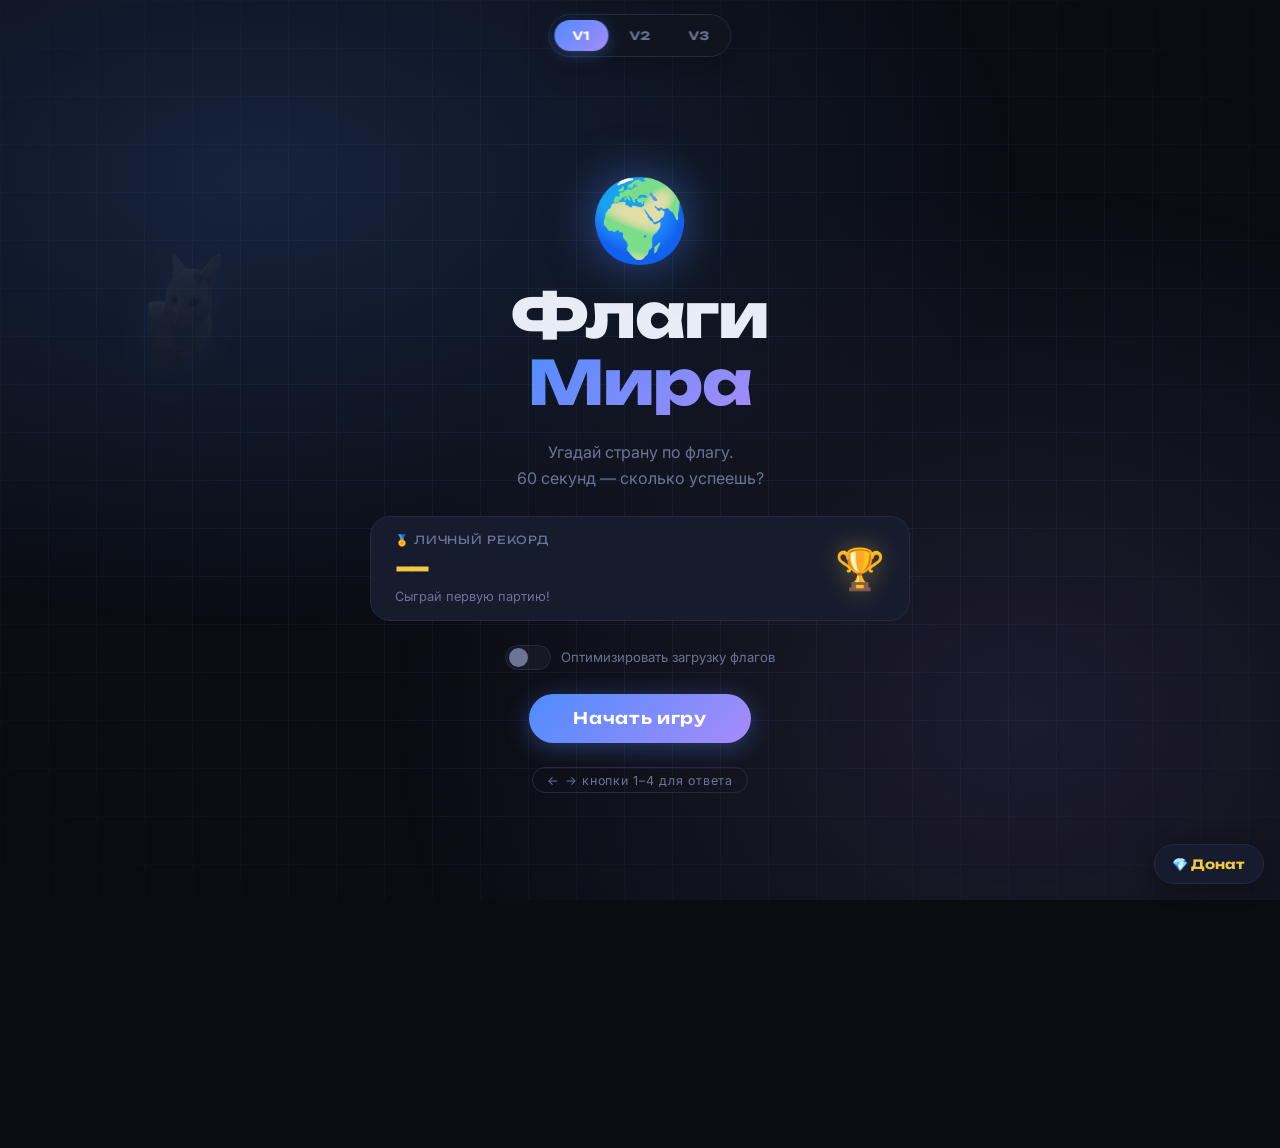
==== index.html @ c6115b6c "Add files via upload" ====
<!DOCTYPE html>
<html lang="ru">
<head>
<meta charset="UTF-8">
<meta name="viewport" content="width=device-width, initial-scale=1.0">
<title>Флаги Мира — Угадай Страну | Игра в флаги, угадывание стран</title>
<meta name="theme-color" content="#161b2e">
<link rel="manifest" href="manifest.json">
<meta name="description" content="Бесплатная онлайн-игра в флаги: угадывание стран мира на время. 190+ флагов, проверь себя за 60 секунд и кинь вызов другу!">
<meta name="keywords" content="игра в флаги, угадывание стран, флаги мира, угадай флаг, викторина флаги, quiz флаги стран">
<link rel="canonical" href="https://ithemaybe.github.io/quiz-game-of-country/">
<link rel="icon" type="image/x-icon" href="favicon.ico">
<link rel="shortcut icon" type="image/x-icon" href="favicon.ico">
<meta property="og:type" content="website">
<meta property="og:url" content="https://ithemaybe.github.io/quiz-game-of-country/">
<meta property="og:title" content="Флаги Мира 🌍 — Угадай Страну">
<meta property="og:description" content="60 секунд — сколько флагов угадаешь? 190+ стран мира. Сыграй и кинь вызов другу!">
<meta property="og:image" content="https://ithemaybe.github.io/quiz-game-of-country/Preview.png">
<meta property="og:image:width" content="1200">
<meta property="og:image:height" content="630">
<meta property="og:locale" content="ru_RU">
<meta name="twitter:card" content="summary_large_image">
<meta name="twitter:title" content="Флаги Мира 🌍 — Угадай Страну">
<meta name="twitter:description" content="60 секунд — сколько флагов угадаешь? 190+ стран мира.">
<meta name="twitter:image" content="https://ithemaybe.github.io/quiz-game-of-country/Preview.png">
<link rel="preconnect" href="https://fonts.googleapis.com">
<link rel="preconnect" href="https://fonts.gstatic.com" crossorigin>
<link rel="stylesheet" href="style.css?v=4">
<link rel="stylesheet" href="donate-widget.css">
<link rel="preload" as="style" href="https://fonts.googleapis.com/css2?family=Unbounded:wght@400;600;800&family=Inter:wght@400;500&display=swap">
<link rel="stylesheet" href="https://fonts.googleapis.com/css2?family=Unbounded:wght@400;600;800&family=Inter:wght@400;500&display=swap" media="print" onload="this.media='all'">
<noscript><link rel="stylesheet" href="https://fonts.googleapis.com/css2?family=Unbounded:wght@400;600;800&family=Inter:wght@400;500&display=swap"></noscript>
<style>
  .record-card {
    width: 100%;
    background: var(--card, #161b2e);
    border: 1px solid var(--border, #232a42);
    border-radius: 20px;
    padding: 1rem 1.5rem;
    display: flex;
    align-items: center;
    justify-content: space-between;
    gap: 1rem;
  }
  .record-left { display: flex; flex-direction: column; gap: .2rem; }
  .record-label {
    font-size: .7rem; letter-spacing: .08em;
    color: var(--muted, #6b7494);
    text-transform: uppercase;
    font-family: 'Unbounded', sans-serif;
  }
  .record-value {
    font-family: 'Unbounded', sans-serif;
    font-size: 1.8rem; font-weight: 800;
    color: #f5c842;
  }
  .record-sub { font-size: .8rem; color: var(--muted, #6b7494); }
  .record-icon { font-size: 2.5rem; filter: drop-shadow(0 0 12px rgba(245,200,66,.4)); }

  .new-record-banner {
    align-items: center; justify-content: center; gap: .5rem;
    background: linear-gradient(135deg, rgba(245,200,66,.15), rgba(245,200,66,.05));
    border: 1px solid rgba(245,200,66,.35);
    border-radius: 16px; padding: .75rem 1.2rem;
    font-family: 'Unbounded', sans-serif;
    font-size: .85rem; font-weight: 700;
    color: #f5c842;
    width: 100%;
  }
</style>
<script type="application/ld+json">
{
  "@context": "https://schema.org",
  "@type": "VideoGame",
  "name": "Флаги Мира — Угадай Страну",
  "description": "Онлайн-игра на угадывание стран по флагу. 190+ флагов мира, режим на время.",
  "url": "https://ithemaybe.github.io/quiz-game-of-country/",
  "image": "https://ithemaybe.github.io/quiz-game-of-country/Preview.png",
  "genre": "Викторина",
  "applicationCategory": "Game",
  "operatingSystem": "Any",
  "inLanguage": "ru",
  "offers": {
    "@type": "Offer",
    "price": "0",
    "priceCurrency": "RUB"
  }
}
</script>
</head>
<body>

<img id="swimming-cat" src="" alt="">
<div class="bg-grid"></div>
<div class="bg-glow"></div>
<nav class="mode-pills" aria-label="Режим игры">
  <a href="index.html" class="active" aria-current="page">V1</a>
  <a href="v2.html">V2</a>
  <a href="v3.html">V3</a>
</nav>


<div class="wrapper">

  
  <div id="start-screen" class="screen active">
    <div class="hero-icon">🌍</div>
    <h1 class="hero-title">Флаги<br><span>Мира</span></h1>
    <p class="hero-sub">Угадай страну по флагу.<br>60 секунд — сколько успеешь?</p>

    
    <div class="record-card" id="record-card">
      <div class="record-left">
        <div class="record-label">🏅 Личный рекорд</div>
        <div class="record-value" id="record-count">—</div>
        <div class="record-sub"  id="record-sub">Сыграй первую партию!</div>
      </div>
      <div class="record-icon">🏆</div>
    </div>

    <label class="optimize-toggle">
      <input type="checkbox" id="optimize-flags-v1">
      <span class="toggle-ui" aria-hidden="true"></span>
      <span>Оптимизировать загрузку флагов</span>
    </label>

    <button class="btn-start" id="btn-start">Начать игру</button>
    <div class="hero-hint">← → кнопки 1–4 для ответа</div>
  </div>

  
  <div id="game-screen" class="screen">
    <div class="game-header">
      <div class="stat-box">
        <span class="stat-label">Верно</span>
        <span class="stat-val correct-count" id="score-correct">0</span>
      </div>
      <div class="timer-ring" id="timer-ring">
        <svg viewBox="0 0 120 120">
          <circle class="ring-bg" cx="60" cy="60" r="50"/>
          <circle class="ring-fill" id="ring-fill" cx="60" cy="60" r="50"
            stroke-dasharray="314" stroke-dashoffset="0"/>
        </svg>
        <span id="timer-text">60</span>
      </div>
      <div class="stat-box">
        <span class="stat-label">Ошибок</span>
        <span class="stat-val wrong-count" id="score-wrong">0</span>
      </div>
    </div>

    <div class="flag-stage" id="flag-stage">
      <img class="flag-img" id="flag-img" src="" alt="" draggable="false">
      <div class="flag-emoji" id="flag-emoji" aria-hidden="true"></div>
      <div class="flag-shine"></div>
    </div>

    <div class="options-grid" id="options-grid">
      <button class="opt-btn" data-idx="0"><span class="key-hint">1</span><span class="opt-text"></span></button>
      <button class="opt-btn" data-idx="1"><span class="key-hint">2</span><span class="opt-text"></span></button>
      <button class="opt-btn" data-idx="2"><span class="key-hint">3</span><span class="opt-text"></span></button>
      <button class="opt-btn" data-idx="3"><span class="key-hint">4</span><span class="opt-text"></span></button>
    </div>

    <div class="feedback" id="feedback"></div>
  </div>

  
  <div id="result-screen" class="screen">
    <div class="result-trophy" id="result-trophy">🏆</div>
    <h2 class="result-title">Игра окончена!</h2>

    
    <div class="new-record-banner" id="new-record-banner" style="display:none;">
      🎉 Новый личный рекорд!
    </div>

    <div class="result-stats">
      <div class="rs-box rs-correct">
        <div class="rs-num" id="res-correct">0</div>
        <div class="rs-label">Угадано</div>
      </div>
      <div class="rs-divider">|</div>
      <div class="rs-box rs-wrong">
        <div class="rs-num" id="res-wrong">0</div>
        <div class="rs-label">Ошибок</div>
      </div>
      <div class="rs-divider">|</div>
      <div class="rs-box rs-total">
        <div class="rs-num" id="res-total">0</div>
        <div class="rs-label">Всего</div>
      </div>
    </div>

    <div class="result-pct">
      <div class="pct-bar"><div class="pct-fill" id="pct-fill"></div></div>
      <div class="pct-text" id="pct-text">0% правильных</div>
    </div>

    
    <div class="share-box">
      <span class="share-label">Ссылка на результат:</span>
      <div class="share-row">
        <input class="share-input" id="share-url" readonly>
        <button class="copy-btn" id="copy-btn" title="Скопировать">
          <svg viewBox="0 0 24 24" fill="none" stroke="currentColor" stroke-width="2">
            <rect x="9" y="9" width="13" height="13" rx="2"/>
            <path d="M5 15H4a2 2 0 0 1-2-2V4a2 2 0 0 1 2-2h9a2 2 0 0 1 2 2v1"/>
          </svg>
        </button>
      </div>
    </div>

    <button class="btn-start" id="btn-again">Играть снова</button>
  </div>

</div>

<section class="seo-text" aria-label="О игре" style="max-width:640px;margin:40px auto 0;padding:0 20px 40px;color:var(--text-dim,#8a90a8);font-size:14px;line-height:1.6;text-align:center;">
  <h2 style="font-size:16px;color:var(--text,#e8eaf5);margin-bottom:8px;">Игра в флаги — угадывание стран мира онлайн</h2>
  <p>
    Флаги Мира — это бесплатная <strong>игра в флаги</strong> для проверки знаний по географии.
    Твоя задача — <strong>угадывание стран</strong> по изображению флага за ограниченное время.
    В базе более 190 флагов государств мира: от популярных до самых редких.
    Есть три режима: <a href="index.html">игра на скорость (60 секунд)</a>,
    <a href="v2.html">напиши как можно больше стран мира</a> и
    <a href="v3.html">угадывание флагов без таймера</a>.
    Подходит для школьников, студентов и всех, кто любит викторины и хочет улучшить знание карты мира.
  </p>
</section>

<script src="game.js?v=4" defer></script>
<script src="swimming-cat.js" defer></script>

<script>
document.addEventListener('DOMContentLoaded', function () {
  function renderRecord() {
    const rec = JSON.parse(localStorage.getItem('v1_record') || 'null');
    const countEl = document.getElementById('record-count');
    const subEl   = document.getElementById('record-sub');
    if (!countEl || !subEl) return;
    if (rec) {
      countEl.textContent = rec.correct + ' из ' + rec.total;
      subEl.textContent   = rec.pct + '% точность · ' + (rec.date || '');
    } else {
      countEl.textContent = '—';
      subEl.textContent   = 'Сыграй первую партию!';
    }
  }

  renderRecord();

  document.getElementById('btn-again')?.addEventListener('click', () => {
    setTimeout(renderRecord, 50);
  });
});
</script>

<script src="mode-switcher.js?v=1" defer></script>
<script src="donate-widget.js" defer></script>
</body>
</html>
---- style.css ----
:root {
  --bg:       #0a0c12;
  --surface:  #111520;
  --card:     #161b2e;
  --border:   #232a42;
  --text:     #e8ecf7;
  --muted:    #6b7494;
  --accent:   #4f8cff;
  --accent2:  #a78bfa;
  --correct:  #22d3a3;
  --wrong:    #f4536a;
  --glow-a:   rgba(79,140,255,.18);
  --glow-b:   rgba(167,139,250,.12);
  --r:        16px;
  --r-lg:     24px;
  --transition: .22s cubic-bezier(.4,0,.2,1);
}

*, *::before, *::after { box-sizing: border-box; margin: 0; padding: 0; }

html, body {
  height: 100%;
  font-family: 'Inter', sans-serif;
  background: var(--bg);
  color: var(--text);
  overflow-x: hidden;
}

.bg-grid {
  position: fixed; inset: 0; z-index: 0;
  background-image:
    linear-gradient(var(--border) 1px, transparent 1px),
    linear-gradient(90deg, var(--border) 1px, transparent 1px);
  background-size: 48px 48px;
  opacity: .35;
  mask-image: radial-gradient(ellipse 80% 80% at 50% 50%, #000 30%, transparent 100%);
}

.bg-glow {
  position: fixed; inset: 0; z-index: 0; pointer-events: none;
  background:
    radial-gradient(ellipse 60% 50% at 20% 20%, var(--glow-a), transparent),
    radial-gradient(ellipse 50% 60% at 80% 80%, var(--glow-b), transparent);
}

.wrapper {
  position: relative; z-index: 1;
  min-height: 100dvh;
  display: flex; align-items: center; justify-content: center;
  padding: 1.5rem;
}

.screen {
  display: none; width: 100%; max-width: 540px;
  flex-direction: column; align-items: center; gap: 1.5rem;
  animation: fadeUp .4s ease both;
}
.screen.active { display: flex; }

@keyframes fadeUp {
  from { opacity: 0; transform: translateY(20px); }
  to   { opacity: 1; transform: translateY(0); }
}

.hero-icon {
  font-size: 5rem; line-height: 1;
  filter: drop-shadow(0 0 24px rgba(79,140,255,.5));
  animation: pulse 3s ease-in-out infinite;
}
@keyframes pulse {
  0%,100% { transform: scale(1); }
  50%      { transform: scale(1.06); }
}

.hero-title {
  font-family: 'Unbounded', sans-serif;
  font-size: clamp(2.4rem, 8vw, 3.8rem);
  font-weight: 800;
  line-height: 1.1;
  text-align: center;
  letter-spacing: -.02em;
}
.hero-title span {
  background: linear-gradient(135deg, var(--accent), var(--accent2));
  -webkit-background-clip: text; -webkit-text-fill-color: transparent;
  background-clip: text;
}

.hero-sub {
  color: var(--muted); text-align: center;
  font-size: 1rem; line-height: 1.6;
}

.hero-hint {
  color: var(--muted); font-size: .78rem; letter-spacing: .06em;
  border: 1px solid var(--border); border-radius: 100px;
  padding: .3rem .9rem;
}

.btn-start {
  font-family: 'Unbounded', sans-serif;
  font-size: 1rem; font-weight: 600;
  letter-spacing: .04em;
  padding: .9rem 2.8rem;
  border: none; border-radius: 100px; cursor: pointer;
  background: linear-gradient(135deg, var(--accent), var(--accent2));
  color: #fff;
  box-shadow: 0 4px 24px rgba(79,140,255,.35);
  transition: var(--transition);
  position: relative; overflow: hidden;
}
.btn-start::after {
  content: '';
  position: absolute; inset: 0;
  background: linear-gradient(135deg, rgba(255,255,255,.15), transparent);
  opacity: 0; transition: var(--transition);
}
.btn-start:hover { transform: translateY(-2px); box-shadow: 0 8px 32px rgba(79,140,255,.45); }
.btn-start:hover::after { opacity: 1; }
.btn-start:active { transform: translateY(0); }

.game-header {
  width: 100%;
  display: flex; align-items: center; justify-content: space-between;
  gap: 1rem;
}

.stat-box {
  display: flex; flex-direction: column; align-items: center;
  background: var(--card); border: 1px solid var(--border);
  border-radius: var(--r); padding: .7rem 1.4rem;
  min-width: 80px;
}
.stat-label { font-size: .7rem; letter-spacing: .08em; color: var(--muted); text-transform: uppercase; }
.stat-val {
  font-family: 'Unbounded', sans-serif;
  font-size: 1.6rem; font-weight: 700; line-height: 1.2;
}
.correct-count { color: var(--correct); }
.wrong-count   { color: var(--wrong); }

.timer-ring {
  position: relative;
  width: 90px; height: 90px;
  flex-shrink: 0;
}
.timer-ring svg { width: 100%; height: 100%; transform: rotate(-90deg); }
.ring-bg  { fill: none; stroke: var(--border); stroke-width: 8; }
.ring-fill {
  fill: none; stroke: url(#timerGrad); stroke-width: 8;
  stroke-linecap: round;
  transition: stroke-dashoffset .9s linear, stroke .3s;
}
#timer-text {
  position: absolute; inset: 0;
  display: flex; align-items: center; justify-content: center;
  font-family: 'Unbounded', sans-serif;
  font-size: 1.35rem; font-weight: 700;
}

.flag-stage {
  width: 220px; height: 160px;
  background: var(--card);
  border: 1px solid var(--border);
  border-radius: var(--r-lg);
  display: flex; align-items: center; justify-content: center;
  position: relative; overflow: hidden;
  box-shadow: 0 8px 40px rgba(0,0,0,.5);
}
.flag-img {
  width: 100%; height: 100%;
  object-fit: cover;
  border-radius: calc(var(--r-lg) - 1px);
  transition: transform .18s ease, opacity .18s ease;
  user-select: none;
  display: block;
}
.flag-stage.flip .flag-img { transform: scale(.1); opacity: 0; }
.flag-shine {
  position: absolute; inset: 0;
  background: linear-gradient(135deg, rgba(255,255,255,.06) 0%, transparent 50%);
  pointer-events: none;
}

.options-grid {
  width: 100%;
  display: grid; grid-template-columns: 1fr 1fr;
  gap: .75rem;
}

.opt-btn {
  position: relative;
  background: var(--card); border: 1.5px solid var(--border);
  border-radius: var(--r); padding: .9rem 1rem;
  color: var(--text);
  font-family: 'Inter', sans-serif; font-size: .95rem; font-weight: 500;
  cursor: pointer; text-align: left;
  display: flex; align-items: center; gap: .6rem;
  transition: var(--transition);
  overflow: hidden;
}
.opt-btn::before {
  content: '';
  position: absolute; inset: 0;
  background: linear-gradient(135deg, var(--accent), var(--accent2));
  opacity: 0; transition: var(--transition);
  border-radius: inherit;
}
.opt-btn:hover:not(:disabled) {
  border-color: var(--accent);
  transform: translateY(-2px);
  box-shadow: 0 4px 20px rgba(79,140,255,.2);
}
.opt-btn:hover:not(:disabled)::before { opacity: .07; }

.key-hint {
  position: relative; z-index: 1;
  display: inline-flex; align-items: center; justify-content: center;
  width: 22px; height: 22px; flex-shrink: 0;
  background: var(--border); border-radius: 6px;
  font-size: .72rem; color: var(--muted);
  font-family: 'Unbounded', sans-serif; font-weight: 600;
}
.opt-text { position: relative; z-index: 1; }

.opt-btn.correct {
  background: rgba(34,211,163,.12);
  border-color: var(--correct);
  color: var(--correct);
}
.opt-btn.correct .key-hint { background: var(--correct); color: #000; }

.opt-btn.wrong {
  background: rgba(244,83,106,.1);
  border-color: var(--wrong);
  color: var(--wrong);
}
.opt-btn.wrong .key-hint { background: var(--wrong); color: #fff; }

.opt-btn:disabled { cursor: default; }

.feedback {
  font-family: 'Unbounded', sans-serif;
  font-size: .85rem; font-weight: 600;
  min-height: 1.4rem; text-align: center;
  letter-spacing: .04em;
  transition: opacity .2s;
}
.feedback.correct-fb { color: var(--correct); }
.feedback.wrong-fb   { color: var(--wrong); }

.result-trophy {
  font-size: 5rem; line-height: 1;
  filter: drop-shadow(0 0 24px rgba(255,200,0,.4));
  animation: pulse 2s ease-in-out infinite;
}
.result-title {
  font-family: 'Unbounded', sans-serif;
  font-size: clamp(1.6rem,5vw,2.4rem);
  font-weight: 800;
  text-align: center;
}

.result-stats {
  display: flex; align-items: center; gap: 1rem;
}
.rs-box { text-align: center; }
.rs-num {
  font-family: 'Unbounded', sans-serif;
  font-size: 2.4rem; font-weight: 800; line-height: 1;
}
.rs-correct .rs-num { color: var(--correct); }
.rs-wrong   .rs-num { color: var(--wrong); }
.rs-total   .rs-num { color: var(--accent2); }
.rs-label { font-size: .7rem; color: var(--muted); text-transform: uppercase; letter-spacing: .08em; margin-top: .3rem; }
.rs-divider { color: var(--border); font-size: 1.5rem; }

.result-pct { width: 100%; }
.pct-bar {
  width: 100%; height: 10px;
  background: var(--border); border-radius: 100px;
  overflow: hidden;
}
.pct-fill {
  height: 100%;
  background: linear-gradient(90deg, var(--accent), var(--correct));
  border-radius: 100px;
  transition: width 1s cubic-bezier(.4,0,.2,1);
}
.pct-text {
  margin-top: .5rem;
  font-size: .85rem; color: var(--muted); text-align: right;
}

.share-box {
  width: 100%;
  background: var(--card); border: 1px solid var(--border);
  border-radius: var(--r); padding: 1rem;
  display: flex; flex-direction: column; gap: .5rem;
}
.share-label { font-size: .75rem; color: var(--muted); text-transform: uppercase; letter-spacing: .07em; }
.share-row { display: flex; gap: .5rem; }
.share-input {
  flex: 1; background: var(--surface); border: 1px solid var(--border);
  border-radius: 10px; padding: .55rem .9rem;
  color: var(--text); font-size: .85rem; font-family: 'Inter', sans-serif;
  outline: none;
}
.copy-btn {
  display: flex; align-items: center; justify-content: center;
  width: 40px; height: 40px; flex-shrink: 0;
  background: var(--surface); border: 1px solid var(--border);
  border-radius: 10px; cursor: pointer; color: var(--muted);
  transition: var(--transition);
}
.copy-btn svg { width: 16px; height: 16px; }
.copy-btn:hover { border-color: var(--accent); color: var(--accent); }
.copy-btn.copied { border-color: var(--correct); color: var(--correct); background: rgba(34,211,163,.1); }

.anim-in { animation: fadeUp .5s ease both; }

@media (max-width: 400px) {
  .hero-title { font-size: 2rem; }
  .flag-stage { width: 180px; height: 130px; }
  .options-grid { grid-template-columns: 1fr; }
}

.btn-v2-mode {
  position: absolute;
  top: 1.25rem; right: 1.25rem;
  display: inline-flex; align-items: center; gap: .35rem;
  text-decoration: none;
  background: var(--card);
  border: 1.5px solid var(--border);
  border-radius: 100px;
  padding: .4rem .85rem .4rem .5rem;
  color: var(--text);
  font-size: .78rem;
  transition: var(--transition);
  z-index: 10;
}
.btn-v2-mode:hover {
  border-color: var(--accent2);
  background: rgba(167,139,250,.08);
  color: var(--accent2);
  transform: translateY(-1px);
  box-shadow: 0 4px 16px rgba(167,139,250,.2);
}
.btn-v2-badge {
  background: linear-gradient(135deg, var(--accent), var(--accent2));
  color: #fff;
  font-family: 'Unbounded', sans-serif;
  font-size: .65rem; font-weight: 700;
  padding: .15rem .45rem;
  border-radius: 100px;
  letter-spacing: .05em;
}
.btn-v2-label {
  font-family: 'Unbounded', sans-serif;
  font-weight: 600; font-size: .72rem;
  letter-spacing: .03em;
}
.btn-v2-arrow { font-size: .8rem; opacity: .6; }

#start-screen { position: relative; }
.captcha-wrap {
  display: flex;
  justify-content: center;
  filter: drop-shadow(0 4px 16px rgba(79,140,255,.2));
}

.btn-start:disabled {
  opacity: .35;
  cursor: not-allowed;
  transform: none !important;
  box-shadow: none !important;
}
.btn-start:disabled::after { display: none; }

#swimming-cat {
  position: fixed;
  z-index: 0;
  pointer-events: none;
  width: 110px;
  height: auto;
  opacity: 0.18;
  filter: drop-shadow(0 4px 18px rgba(80,120,255,0.25));
  will-change: transform;
  border-radius: 50% 50% 50% 50% / 40% 40% 60% 60%;
}


.optimize-toggle {
  width: 100%;
  display: flex;
  align-items: center;
  justify-content: center;
  gap: .65rem;
  color: var(--muted);
  font-size: .82rem;
  cursor: pointer;
  user-select: none;
}
.optimize-toggle input { position: absolute; opacity: 0; pointer-events: none; }
.toggle-ui {
  width: 46px; height: 25px;
  border: 1px solid var(--border);
  border-radius: 999px;
  background: rgba(255,255,255,.04);
  position: relative;
  transition: var(--transition);
  flex: 0 0 auto;
}
.toggle-ui::after {
  content: '';
  position: absolute;
  width: 19px; height: 19px;
  left: 3px; top: 2px;
  border-radius: 50%;
  background: var(--muted);
  transition: var(--transition);
}
.optimize-toggle input:checked + .toggle-ui {
  border-color: rgba(34,211,163,.55);
  background: rgba(34,211,163,.16);
}
.optimize-toggle input:checked + .toggle-ui::after {
  transform: translateX(20px);
  background: var(--correct);
}
.flag-emoji {
  display: none;
  width: 68%;
  max-width: 260px;
  aspect-ratio: 3 / 2;
  align-items: center;
  justify-content: center;
  filter: drop-shadow(0 12px 24px rgba(0,0,0,.35));
  transition: transform .18s ease, opacity .18s ease;
}
.flag-emoji img {
  width: 100%;
  height: 100%;
  object-fit: contain;
}
.flag-stage.optimized .flag-img { display: none; }
.flag-stage.optimized .flag-emoji { display: flex; }
.flag-stage.flip .flag-emoji { transform: scale(.1); opacity: 0; }
@media (max-width: 520px) { .flag-emoji { width: 58%; } }


.mode-pills { position:fixed;z-index:20;top:max(14px,env(safe-area-inset-top));left:50%;transform:translateX(-50%);display:flex;gap:.3rem;padding:.3rem;background:rgba(17,21,32,.82);border:1px solid var(--border);border-radius:999px;backdrop-filter:blur(14px);box-shadow:0 8px 30px rgba(0,0,0,.25); }
.mode-pills a { min-width:54px;padding:.55rem .9rem;border-radius:999px;text-decoration:none;text-align:center;color:var(--muted);font:700 .72rem 'Unbounded',sans-serif;transition:var(--transition); }
.mode-pills a:hover { color:var(--text);background:rgba(255,255,255,.06); }
.mode-pills a.active { color:#fff;background:linear-gradient(135deg,var(--accent),var(--accent2));box-shadow:0 4px 16px rgba(79,140,255,.35); }
.wrapper { padding-top:6rem; }
@media(max-width:520px){.mode-pills a{min-width:48px;padding:.5rem .72rem}.wrapper{padding-top:5.5rem}}

.mode-pills { touch-action: pan-y; user-select: none; -webkit-user-select: none; }
.mode-pills a { -webkit-user-drag: none; }
.mode-pills.is-dragging { cursor: grabbing; }
.mode-pills.is-dragging a { pointer-events: none; }
.mode-pills a.drag-target {
  color: #fff;
  background: linear-gradient(135deg,var(--accent),var(--accent2));
  box-shadow: 0 4px 18px rgba(79,140,255,.45);
  transform: scale(1.04);
}
.mode-pills.is-dragging a.active:not(.drag-target) {
  color: var(--muted);
  background: transparent;
  box-shadow: none;
}
---- donate-widget.css ----
.ton-donate-btn {
  position: fixed;
  right: 1rem;
  bottom: 1rem;
  z-index: 1000;
  display: inline-flex;
  align-items: center;
  gap: .4rem;
  padding: .7rem 1.1rem;
  border-radius: 999px;
  border: 1px solid var(--border, #232a42);
  background: var(--card, #161b2e);
  color: #f5c842;
  font-family: 'Unbounded', sans-serif;
  font-size: .8rem;
  font-weight: 700;
  cursor: pointer;
  box-shadow: 0 4px 20px rgba(0, 0, 0, .35);
  transition: transform .15s ease, box-shadow .15s ease;
}

.ton-donate-btn:hover {
  transform: translateY(-2px);
  box-shadow: 0 6px 24px rgba(0, 0, 0, .45);
}

.ton-donate-panel {
  position: fixed;
  right: 1rem;
  bottom: 4.5rem;
  z-index: 1000;
  width: min(300px, calc(100vw - 2rem));
  background: var(--card, #161b2e);
  border: 1px solid var(--border, #232a42);
  border-radius: 16px;
  padding: 1rem;
  display: none;
  flex-direction: column;
  gap: .6rem;
  box-shadow: 0 8px 30px rgba(0, 0, 0, .4);
  font-family: 'Inter', sans-serif;
}

.ton-donate-panel.open {
  display: flex;
}

.ton-donate-panel p {
  margin: 0;
  font-size: .8rem;
  line-height: 1.4;
  color: var(--muted, #6b7494);
}

.ton-donate-row {
  display: flex;
  gap: .5rem;
}

.ton-donate-input {
  flex: 1;
  min-width: 0;
  background: #0d1120;
  border: 1px solid var(--border, #232a42);
  border-radius: 10px;
  padding: .5rem .6rem;
  color: #e8ecf7;
  font-size: .72rem;
  font-family: 'SFMono-Regular', Consolas, monospace;
}

.ton-donate-copy,
.ton-donate-open {
  border: 1px solid var(--border, #232a42);
  background: transparent;
  color: #e8ecf7;
  border-radius: 10px;
  padding: .5rem .7rem;
  font-size: .78rem;
  cursor: pointer;
  text-decoration: none;
  text-align: center;
  font-family: 'Inter', sans-serif;
  white-space: nowrap;
}

.ton-donate-open {
  display: block;
  background: linear-gradient(135deg, #4f8cff, #a78bfa);
  border: none;
  color: #0b0e1a;
  font-weight: 700;
}

.ton-donate-copy.copied {
  background: #2ecc71;
  color: #08110b;
  border-color: #2ecc71;
}

.ton-donate-close {
  align-self: flex-end;
  background: none;
  border: none;
  color: var(--muted, #6b7494);
  cursor: pointer;
  font-size: .95rem;
  line-height: 1;
  padding: 0;
}

@media (max-width: 480px) {
  .ton-donate-btn {
    right: .75rem;
    bottom: .75rem;
    padding: .6rem .9rem;
    font-size: .75rem;
  }
  .ton-donate-panel {
    right: .75rem;
    bottom: 4rem;
  }
}
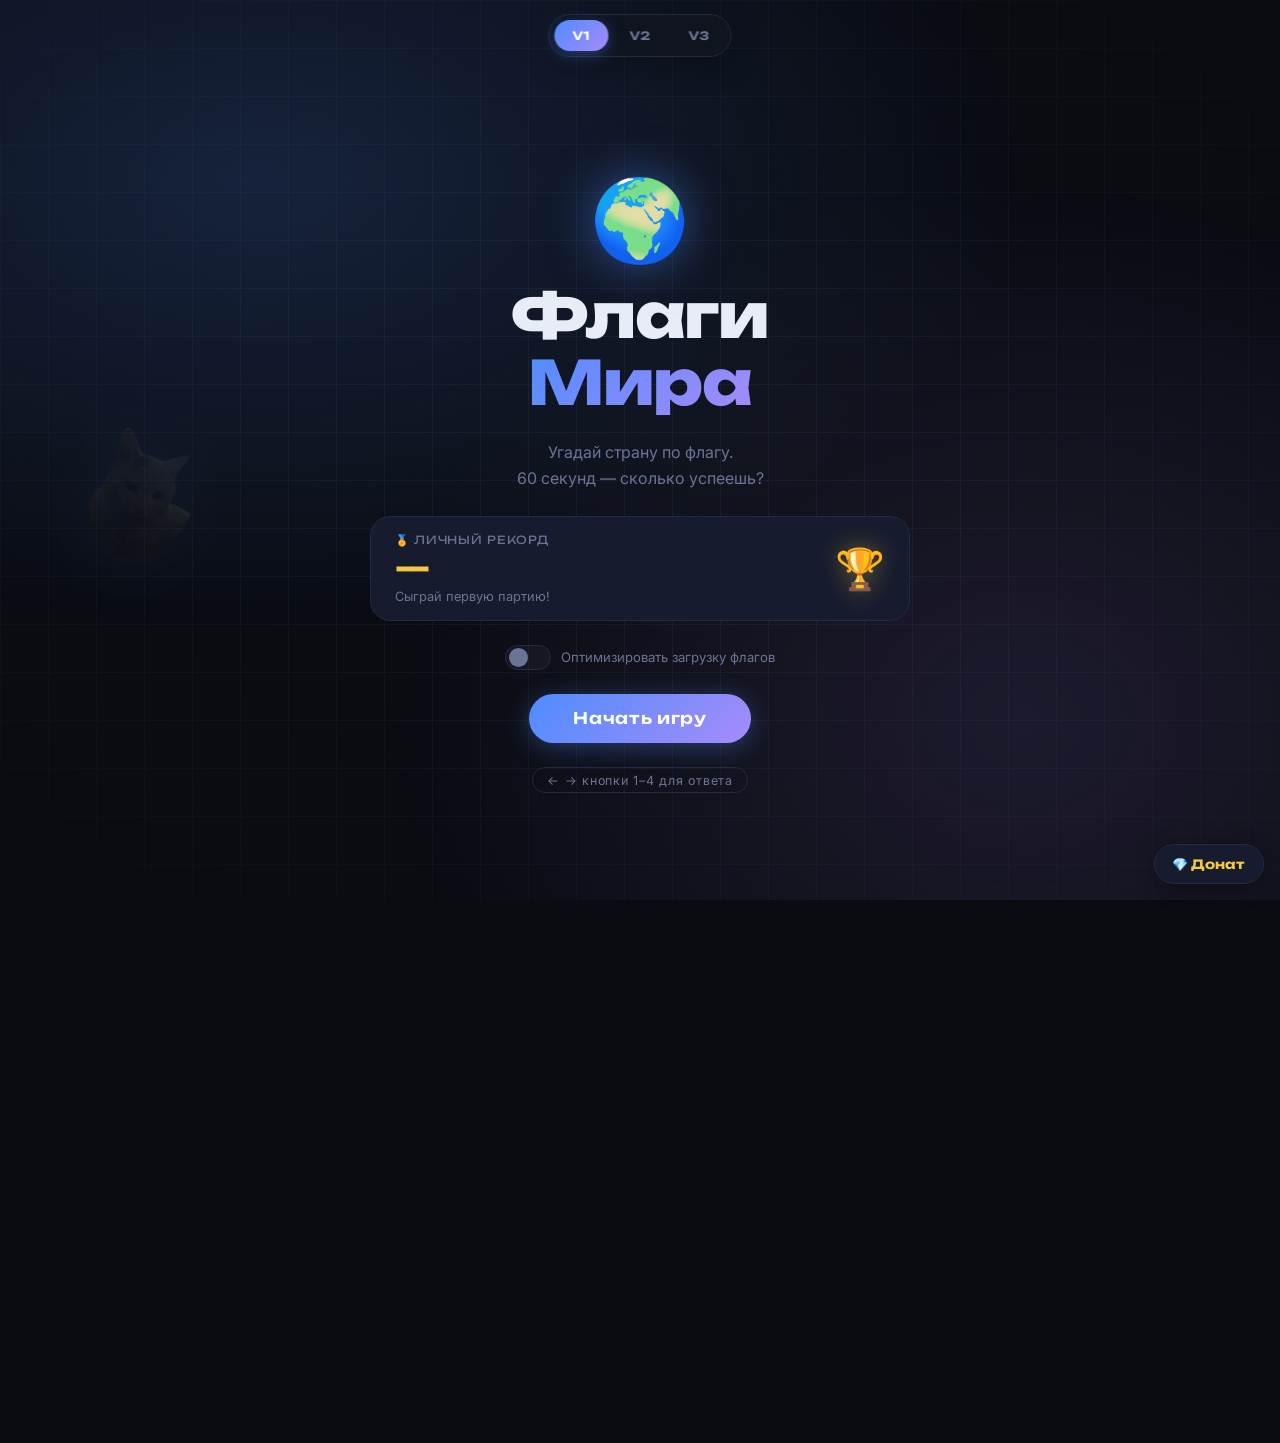
==== commit 050b8da1: "Add files via upload" ====
--- a/index.html
+++ b/index.html
@@ -229,6 +229,69 @@
   </p>
 </section>
 
+<section class="faq-section" aria-label="Часто задаваемые вопросы" style="max-width:560px;margin:0 auto 40px;padding:0 20px;">
+  <h2 style="color:var(--text,#e8ecf7);font-size:18px;font-weight:600;margin:0 0 16px;text-align:center;">Часто задаваемые вопросы</h2>
+  <div class="faq-list" style="display:flex;flex-direction:column;gap:10px;">
+    <details class="faq-item" style="background:var(--card,#161b2e);border:1px solid var(--border,#232a42);border-radius:12px;padding:14px 16px;">
+      <summary style="cursor:pointer;color:var(--text,#e8ecf7);font-size:14px;font-weight:500;">Сколько флагов в игре?</summary>
+      <p style="color:var(--muted,#6b7494);font-size:13px;line-height:1.5;margin:10px 0 0;">В базе более 190 флагов государств мира — от популярных до самых редких.</p>
+    </details>
+    <details class="faq-item" style="background:var(--card,#161b2e);border:1px solid var(--border,#232a42);border-radius:12px;padding:14px 16px;">
+      <summary style="cursor:pointer;color:var(--text,#e8ecf7);font-size:14px;font-weight:500;">Игра бесплатна?</summary>
+      <p style="color:var(--muted,#6b7494);font-size:13px;line-height:1.5;margin:10px 0 0;">Да, играть можно бесплатно, без регистрации и скачивания.</p>
+    </details>
+    <details class="faq-item" style="background:var(--card,#161b2e);border:1px solid var(--border,#232a42);border-radius:12px;padding:14px 16px;">
+      <summary style="cursor:pointer;color:var(--text,#e8ecf7);font-size:14px;font-weight:500;">Сколько режимов в игре?</summary>
+      <p style="color:var(--muted,#6b7494);font-size:13px;line-height:1.5;margin:10px 0 0;">В игре 3 режима: <strong>V1</strong> — угадай страну по флагу на скорость за 60 секунд, <strong>V2</strong> — напиши как можно больше названий стран мира за 10 минут, <strong>V3</strong> — угадывание флагов без ограничения по времени, в своём темпе.</p>
+    </details>
+    <details class="faq-item" style="background:var(--card,#161b2e);border:1px solid var(--border,#232a42);border-radius:12px;padding:14px 16px;">
+      <summary style="cursor:pointer;color:var(--text,#e8ecf7);font-size:14px;font-weight:500;">На каких устройствах можно играть?</summary>
+      <p style="color:var(--muted,#6b7494);font-size:13px;line-height:1.5;margin:10px 0 0;">Игра работает в браузере на телефоне, планшете и компьютере.</p>
+    </details>
+  </div>
+</section>
+
+<script type="application/ld+json">
+{
+  "@context": "https://schema.org",
+  "@type": "FAQPage",
+  "mainEntity": [
+    {
+      "@type": "Question",
+      "name": "Сколько флагов в игре?",
+      "acceptedAnswer": {
+        "@type": "Answer",
+        "text": "В базе более 190 флагов государств мира — от популярных до самых редких."
+      }
+    },
+    {
+      "@type": "Question",
+      "name": "Игра бесплатна?",
+      "acceptedAnswer": {
+        "@type": "Answer",
+        "text": "Да, играть можно бесплатно, без регистрации и скачивания."
+      }
+    },
+    {
+      "@type": "Question",
+      "name": "Сколько режимов в игре?",
+      "acceptedAnswer": {
+        "@type": "Answer",
+        "text": "В игре 3 режима: V1 — угадай страну по флагу на скорость за 60 секунд, V2 — напиши как можно больше названий стран мира за 10 минут, V3 — угадывание флагов без ограничения по времени, в своём темпе."
+      }
+    },
+    {
+      "@type": "Question",
+      "name": "На каких устройствах можно играть?",
+      "acceptedAnswer": {
+        "@type": "Answer",
+        "text": "Игра работает в браузере на телефоне, планшете и компьютере."
+      }
+    }
+  ]
+}
+</script>
+
 <script src="game.js?v=4" defer></script>
 <script src="swimming-cat.js" defer></script>
 
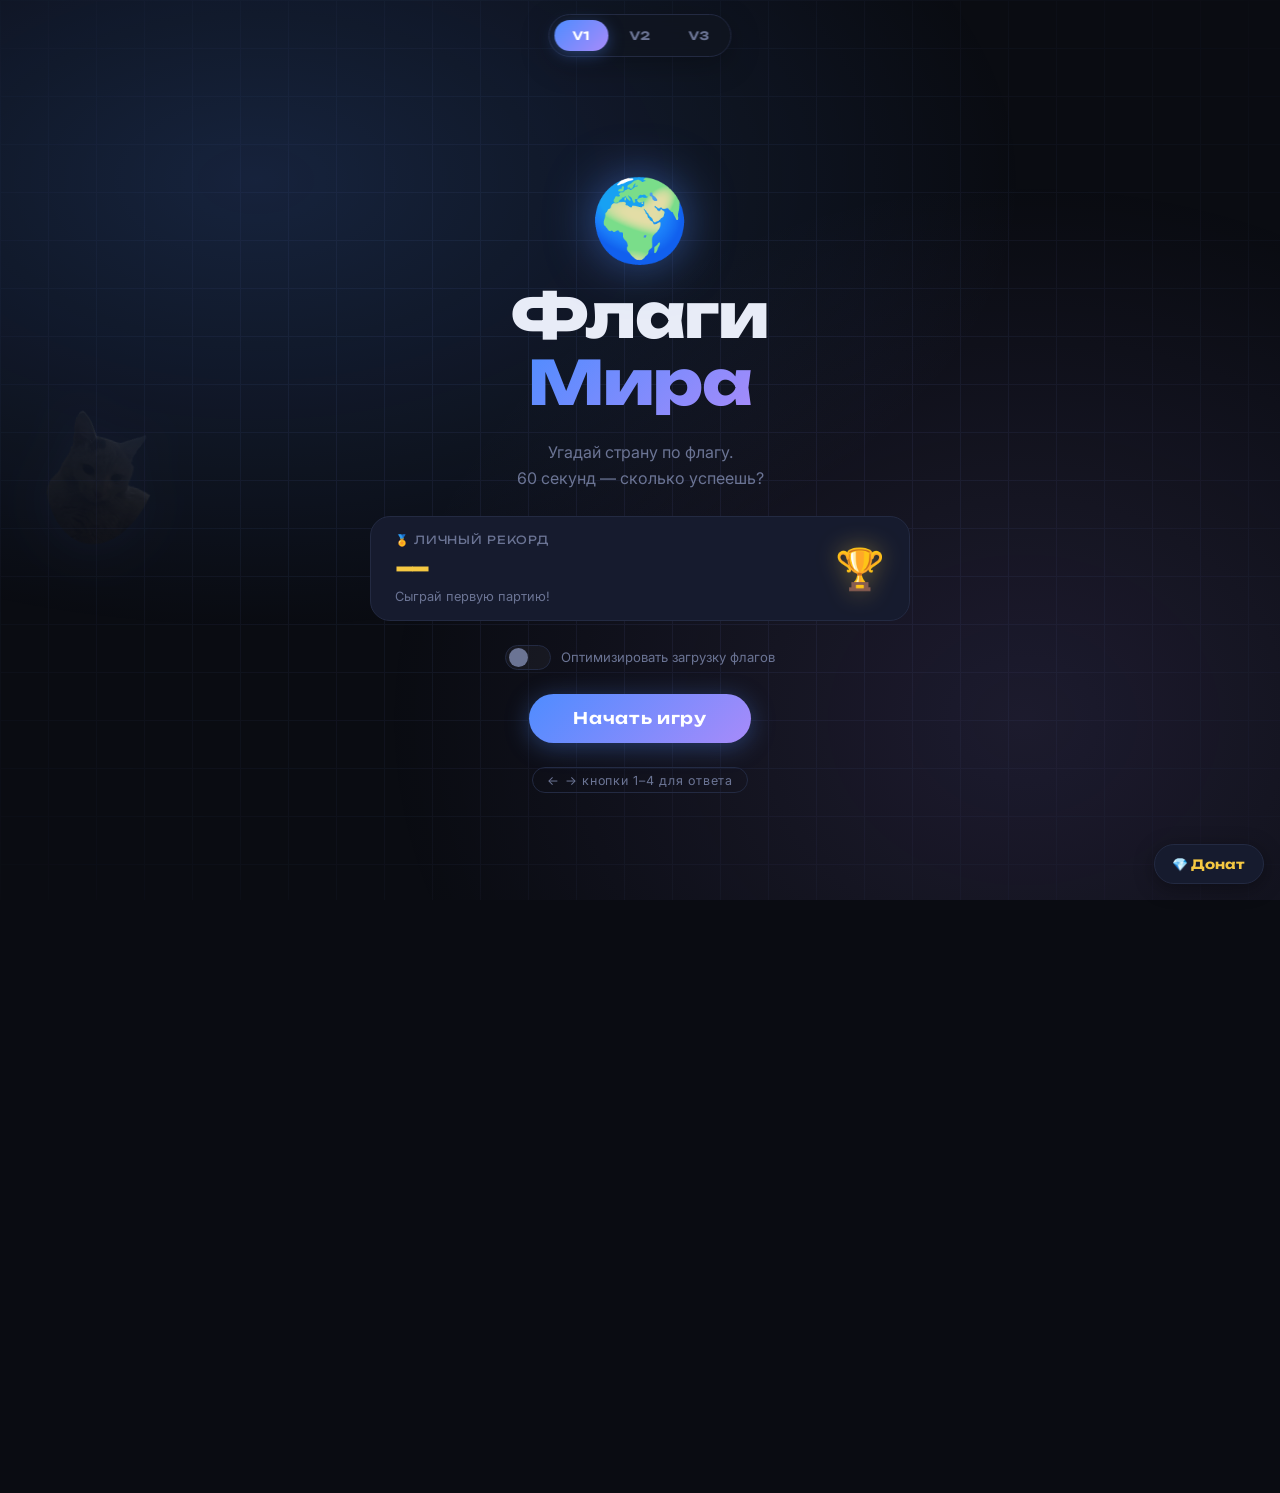
==== commit ac1e793f: "upload" ====
--- a/index.html
+++ b/index.html
@@ -216,8 +216,111 @@
 
 </div>
 
-<section class="seo-text" aria-label="О игре" style="max-width:640px;margin:40px auto 0;padding:0 20px 40px;color:var(--text-dim,#8a90a8);font-size:14px;line-height:1.6;text-align:center;">
-  <h2 style="font-size:16px;color:var(--text,#e8eaf5);margin-bottom:8px;">Игра в флаги — угадывание стран мира онлайн</h2>
+<style>
+  .seo-text {
+    max-width: 640px;
+    margin: 48px auto 0;
+    padding: 0 20px 40px;
+  }
+  .seo-text h2 {
+    font-family: 'Unbounded', sans-serif;
+    font-size: 18px;
+    font-weight: 600;
+    color: var(--text, #e8ecf7);
+    margin: 0 0 12px;
+    text-align: center;
+  }
+  .seo-text p {
+    color: var(--muted, #6b7494);
+    font-size: 14px;
+    line-height: 1.7;
+    text-align: center;
+  }
+  .seo-text a {
+    color: var(--accent, #4f8cff);
+    text-decoration: none;
+    border-bottom: 1px solid rgba(79,140,255,.35);
+    transition: border-color .2s;
+  }
+  .seo-text a:hover {
+    border-color: var(--accent, #4f8cff);
+  }
+  .seo-text strong {
+    color: var(--text, #e8ecf7);
+    font-weight: 600;
+  }
+
+  .faq-section {
+    max-width: 560px;
+    margin: 0 auto 48px;
+    padding: 0 20px;
+  }
+  .faq-section h2 {
+    font-family: 'Unbounded', sans-serif;
+    color: var(--text, #e8ecf7);
+    font-size: 18px;
+    font-weight: 600;
+    margin: 0 0 16px;
+    text-align: center;
+  }
+  .faq-list {
+    display: flex;
+    flex-direction: column;
+    gap: 10px;
+  }
+  .faq-item {
+    background: var(--card, #161b2e);
+    border: 1px solid var(--border, #232a42);
+    border-radius: 14px;
+    overflow: hidden;
+    transition: border-color .2s;
+  }
+  .faq-item:hover {
+    border-color: var(--accent, #4f8cff);
+  }
+  .faq-item summary {
+    cursor: pointer;
+    color: var(--text, #e8ecf7);
+    font-size: 14.5px;
+    font-weight: 500;
+    padding: 15px 18px;
+    display: flex;
+    align-items: center;
+    justify-content: space-between;
+    list-style: none;
+  }
+  .faq-item summary::-webkit-details-marker {
+    display: none;
+  }
+  .faq-item summary::after {
+    content: '+';
+    color: var(--accent, #4f8cff);
+    font-size: 18px;
+    font-weight: 400;
+    margin-left: 12px;
+    flex-shrink: 0;
+    transition: transform .2s;
+  }
+  .faq-item[open] summary::after {
+    transform: rotate(45deg);
+  }
+  .faq-item[open] summary {
+    border-bottom: 1px solid var(--border, #232a42);
+  }
+  .faq-item p {
+    color: var(--muted, #6b7494);
+    font-size: 13.5px;
+    line-height: 1.6;
+    padding: 14px 18px;
+    margin: 0;
+  }
+  .faq-item strong {
+    color: var(--text, #e8ecf7);
+  }
+</style>
+
+<section class="seo-text" aria-label="О игре">
+  <h2>Игра в флаги — угадывание стран мира онлайн</h2>
   <p>
     Флаги Мира — это бесплатная <strong>игра в флаги</strong> для проверки знаний по географии.
     Твоя задача — <strong>угадывание стран</strong> по изображению флага за ограниченное время.
@@ -229,24 +332,24 @@
   </p>
 </section>
 
-<section class="faq-section" aria-label="Часто задаваемые вопросы" style="max-width:560px;margin:0 auto 40px;padding:0 20px;">
-  <h2 style="color:var(--text,#e8ecf7);font-size:18px;font-weight:600;margin:0 0 16px;text-align:center;">Часто задаваемые вопросы</h2>
-  <div class="faq-list" style="display:flex;flex-direction:column;gap:10px;">
-    <details class="faq-item" style="background:var(--card,#161b2e);border:1px solid var(--border,#232a42);border-radius:12px;padding:14px 16px;">
-      <summary style="cursor:pointer;color:var(--text,#e8ecf7);font-size:14px;font-weight:500;">Сколько флагов в игре?</summary>
-      <p style="color:var(--muted,#6b7494);font-size:13px;line-height:1.5;margin:10px 0 0;">В базе более 190 флагов государств мира — от популярных до самых редких.</p>
+<section class="faq-section" aria-label="Часто задаваемые вопросы">
+  <h2>Часто задаваемые вопросы</h2>
+  <div class="faq-list">
+    <details class="faq-item">
+      <summary>Сколько флагов в игре?</summary>
+      <p>В базе более 190 флагов государств мира — от популярных до самых редких.</p>
     </details>
-    <details class="faq-item" style="background:var(--card,#161b2e);border:1px solid var(--border,#232a42);border-radius:12px;padding:14px 16px;">
-      <summary style="cursor:pointer;color:var(--text,#e8ecf7);font-size:14px;font-weight:500;">Игра бесплатна?</summary>
-      <p style="color:var(--muted,#6b7494);font-size:13px;line-height:1.5;margin:10px 0 0;">Да, играть можно бесплатно, без регистрации и скачивания.</p>
+    <details class="faq-item">
+      <summary>Игра бесплатна?</summary>
+      <p>Да, играть можно бесплатно, без регистрации и скачивания.</p>
     </details>
-    <details class="faq-item" style="background:var(--card,#161b2e);border:1px solid var(--border,#232a42);border-radius:12px;padding:14px 16px;">
-      <summary style="cursor:pointer;color:var(--text,#e8ecf7);font-size:14px;font-weight:500;">Сколько режимов в игре?</summary>
-      <p style="color:var(--muted,#6b7494);font-size:13px;line-height:1.5;margin:10px 0 0;">В игре 3 режима: <strong>V1</strong> — угадай страну по флагу на скорость за 60 секунд, <strong>V2</strong> — напиши как можно больше названий стран мира за 10 минут, <strong>V3</strong> — угадывание флагов без ограничения по времени, в своём темпе.</p>
+    <details class="faq-item">
+      <summary>Сколько режимов в игре?</summary>
+      <p>В игре 3 режима: <strong>V1</strong> — угадай страну по флагу на скорость за 60 секунд, <strong>V2</strong> — напиши как можно больше названий стран мира за 10 минут, <strong>V3</strong> — угадывание флагов без ограничения по времени, в своём темпе.</p>
     </details>
-    <details class="faq-item" style="background:var(--card,#161b2e);border:1px solid var(--border,#232a42);border-radius:12px;padding:14px 16px;">
-      <summary style="cursor:pointer;color:var(--text,#e8ecf7);font-size:14px;font-weight:500;">На каких устройствах можно играть?</summary>
-      <p style="color:var(--muted,#6b7494);font-size:13px;line-height:1.5;margin:10px 0 0;">Игра работает в браузере на телефоне, планшете и компьютере.</p>
+    <details class="faq-item">
+      <summary>На каких устройствах можно играть?</summary>
+      <p>Игра работает в браузере на телефоне, планшете и компьютере.</p>
     </details>
   </div>
 </section>
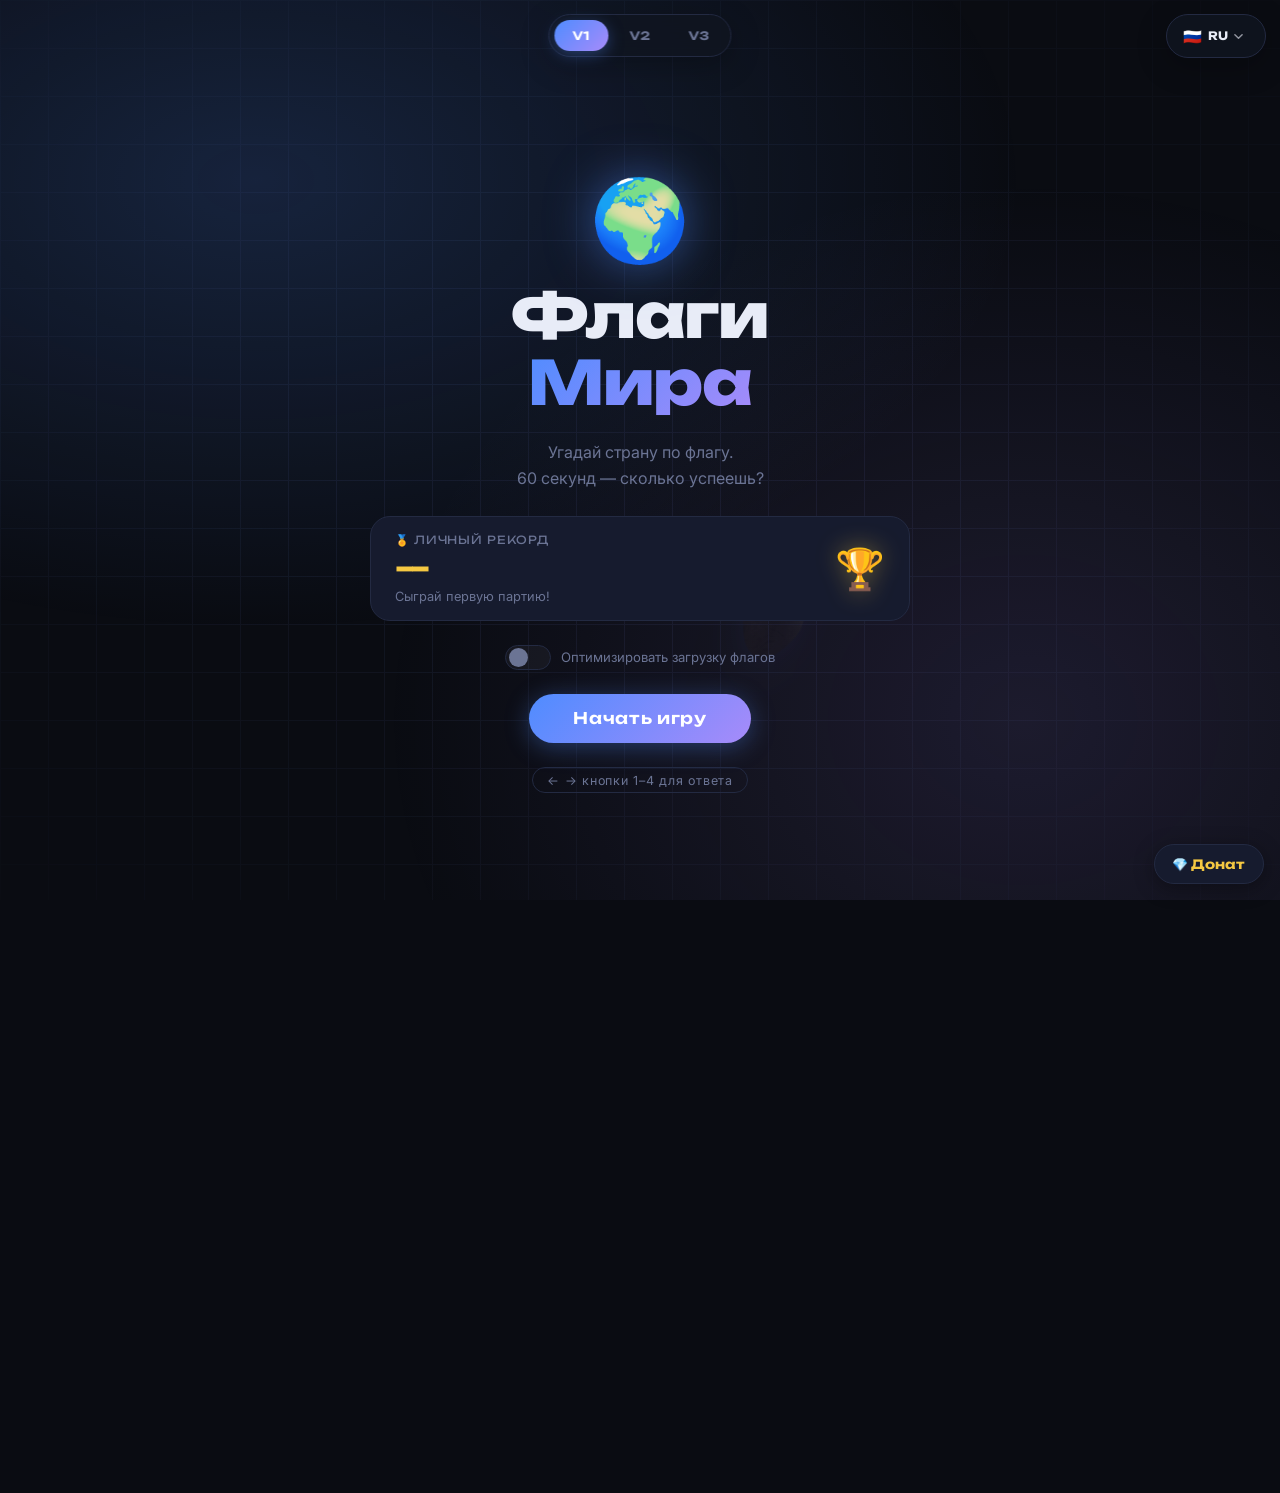
==== commit 66279e0e: "update" ====
--- a/index.html
+++ b/index.html
@@ -15,18 +15,19 @@
 <meta property="og:url" content="https://ithemaybe.github.io/quiz-game-of-country/">
 <meta property="og:title" content="Флаги Мира 🌍 — Угадай Страну">
 <meta property="og:description" content="60 секунд — сколько флагов угадаешь? 190+ стран мира. Сыграй и кинь вызов другу!">
-<meta property="og:image" content="https://ithemaybe.github.io/quiz-game-of-country/Preview.png">
+<meta property="og:image" content="https://ithemaybe.github.io/quiz-game-of-country/Preview.jpg">
 <meta property="og:image:width" content="1200">
 <meta property="og:image:height" content="630">
 <meta property="og:locale" content="ru_RU">
 <meta name="twitter:card" content="summary_large_image">
 <meta name="twitter:title" content="Флаги Мира 🌍 — Угадай Страну">
 <meta name="twitter:description" content="60 секунд — сколько флагов угадаешь? 190+ стран мира.">
-<meta name="twitter:image" content="https://ithemaybe.github.io/quiz-game-of-country/Preview.png">
+<meta name="twitter:image" content="https://ithemaybe.github.io/quiz-game-of-country/Preview.jpg">
 <link rel="preconnect" href="https://fonts.googleapis.com">
 <link rel="preconnect" href="https://fonts.gstatic.com" crossorigin>
 <link rel="stylesheet" href="style.css?v=4">
 <link rel="stylesheet" href="donate-widget.css">
+<link rel="stylesheet" href="lang-switcher.css">
 <link rel="preload" as="style" href="https://fonts.googleapis.com/css2?family=Unbounded:wght@400;600;800&family=Inter:wght@400;500&display=swap">
 <link rel="stylesheet" href="https://fonts.googleapis.com/css2?family=Unbounded:wght@400;600;800&family=Inter:wght@400;500&display=swap" media="print" onload="this.media='all'">
 <noscript><link rel="stylesheet" href="https://fonts.googleapis.com/css2?family=Unbounded:wght@400;600;800&family=Inter:wght@400;500&display=swap"></noscript>
@@ -75,7 +76,7 @@
   "name": "Флаги Мира — Угадай Страну",
   "description": "Онлайн-игра на угадывание стран по флагу. 190+ флагов мира, режим на время.",
   "url": "https://ithemaybe.github.io/quiz-game-of-country/",
-  "image": "https://ithemaybe.github.io/quiz-game-of-country/Preview.png",
+  "image": "https://ithemaybe.github.io/quiz-game-of-country/Preview.jpg",
   "genre": "Викторина",
   "applicationCategory": "Game",
   "operatingSystem": "Any",
@@ -105,15 +106,15 @@
   
   <div id="start-screen" class="screen active">
     <div class="hero-icon">🌍</div>
-    <h1 class="hero-title">Флаги<br><span>Мира</span></h1>
-    <p class="hero-sub">Угадай страну по флагу.<br>60 секунд — сколько успеешь?</p>
+    <h1 class="hero-title" data-i18n-html="hero_title">Флаги<br><span>Мира</span></h1>
+    <p class="hero-sub" data-i18n-html="hero_sub">Угадай страну по флагу.<br>60 секунд — сколько успеешь?</p>
 
     
     <div class="record-card" id="record-card">
       <div class="record-left">
-        <div class="record-label">🏅 Личный рекорд</div>
+        <div class="record-label" data-i18n="record_label">🏅 Личный рекорд</div>
         <div class="record-value" id="record-count">—</div>
-        <div class="record-sub"  id="record-sub">Сыграй первую партию!</div>
+        <div class="record-sub"  id="record-sub" data-i18n="record_empty">Сыграй первую партию!</div>
       </div>
       <div class="record-icon">🏆</div>
     </div>
@@ -121,18 +122,18 @@
     <label class="optimize-toggle">
       <input type="checkbox" id="optimize-flags-v1">
       <span class="toggle-ui" aria-hidden="true"></span>
-      <span>Оптимизировать загрузку флагов</span>
+      <span data-i18n="optimize_toggle">Оптимизировать загрузку флагов</span>
     </label>
 
-    <button class="btn-start" id="btn-start">Начать игру</button>
-    <div class="hero-hint">← → кнопки 1–4 для ответа</div>
+    <button class="btn-start" id="btn-start" data-i18n="btn_start">Начать игру</button>
+    <div class="hero-hint" data-i18n="hero_hint">← → кнопки 1–4 для ответа</div>
   </div>
 
   
   <div id="game-screen" class="screen">
     <div class="game-header">
       <div class="stat-box">
-        <span class="stat-label">Верно</span>
+        <span class="stat-label" data-i18n="stat_correct">Верно</span>
         <span class="stat-val correct-count" id="score-correct">0</span>
       </div>
       <div class="timer-ring" id="timer-ring">
@@ -144,7 +145,7 @@
         <span id="timer-text">60</span>
       </div>
       <div class="stat-box">
-        <span class="stat-label">Ошибок</span>
+        <span class="stat-label" data-i18n="stat_wrong">Ошибок</span>
         <span class="stat-val wrong-count" id="score-wrong">0</span>
       </div>
     </div>
@@ -168,27 +169,27 @@
   
   <div id="result-screen" class="screen">
     <div class="result-trophy" id="result-trophy">🏆</div>
-    <h2 class="result-title">Игра окончена!</h2>
+    <h2 class="result-title" data-i18n="result_title">Игра окончена!</h2>
 
     
     <div class="new-record-banner" id="new-record-banner" style="display:none;">
-      🎉 Новый личный рекорд!
+      <span data-i18n="new_record">🎉 Новый личный рекорд!</span>
     </div>
 
     <div class="result-stats">
       <div class="rs-box rs-correct">
         <div class="rs-num" id="res-correct">0</div>
-        <div class="rs-label">Угадано</div>
+        <div class="rs-label" data-i18n="rs_correct">Угадано</div>
       </div>
       <div class="rs-divider">|</div>
       <div class="rs-box rs-wrong">
         <div class="rs-num" id="res-wrong">0</div>
-        <div class="rs-label">Ошибок</div>
+        <div class="rs-label" data-i18n="rs_wrong">Ошибок</div>
       </div>
       <div class="rs-divider">|</div>
       <div class="rs-box rs-total">
         <div class="rs-num" id="res-total">0</div>
-        <div class="rs-label">Всего</div>
+        <div class="rs-label" data-i18n="rs_total">Всего</div>
       </div>
     </div>
 
@@ -199,7 +200,7 @@
 
     
     <div class="share-box">
-      <span class="share-label">Ссылка на результат:</span>
+      <span class="share-label" data-i18n="share_label">Ссылка на результат:</span>
       <div class="share-row">
         <input class="share-input" id="share-url" readonly>
         <button class="copy-btn" id="copy-btn" title="Скопировать">
@@ -211,7 +212,7 @@
       </div>
     </div>
 
-    <button class="btn-start" id="btn-again">Играть снова</button>
+    <button class="btn-start" id="btn-again" data-i18n="btn_again">Играть снова</button>
   </div>
 
 </div>
@@ -320,8 +321,8 @@
 </style>
 
 <section class="seo-text" aria-label="О игре">
-  <h2>Игра в флаги — угадывание стран мира онлайн</h2>
-  <p>
+  <h2 data-i18n="seo_heading">Игра в флаги — угадывание стран мира онлайн</h2>
+  <p data-i18n-html="seo_text">
     Флаги Мира — это бесплатная <strong>игра в флаги</strong> для проверки знаний по географии.
     Твоя задача — <strong>угадывание стран</strong> по изображению флага за ограниченное время.
     В базе более 190 флагов государств мира: от популярных до самых редких.
@@ -333,23 +334,23 @@
 </section>
 
 <section class="faq-section" aria-label="Часто задаваемые вопросы">
-  <h2>Часто задаваемые вопросы</h2>
+  <h2 data-i18n="faq_heading">Часто задаваемые вопросы</h2>
   <div class="faq-list">
     <details class="faq-item">
-      <summary>Сколько флагов в игре?</summary>
-      <p>В базе более 190 флагов государств мира — от популярных до самых редких.</p>
+      <summary data-i18n="faq1_q">Сколько флагов в игре?</summary>
+      <p data-i18n="faq1_a">В базе более 190 флагов государств мира — от популярных до самых редких.</p>
     </details>
     <details class="faq-item">
-      <summary>Игра бесплатна?</summary>
-      <p>Да, играть можно бесплатно, без регистрации и скачивания.</p>
+      <summary data-i18n="faq2_q">Игра бесплатна?</summary>
+      <p data-i18n="faq2_a">Да, играть можно бесплатно, без регистрации и скачивания.</p>
     </details>
     <details class="faq-item">
-      <summary>Сколько режимов в игре?</summary>
-      <p>В игре 3 режима: <strong>V1</strong> — угадай страну по флагу на скорость за 60 секунд, <strong>V2</strong> — напиши как можно больше названий стран мира за 10 минут, <strong>V3</strong> — угадывание флагов без ограничения по времени, в своём темпе.</p>
+      <summary data-i18n="faq3_q">Сколько режимов в игре?</summary>
+      <p data-i18n-html="faq3_a">В игре 3 режима: <strong>V1</strong> — угадай страну по флагу на скорость за 60 секунд, <strong>V2</strong> — напиши как можно больше названий стран мира за 10 минут, <strong>V3</strong> — угадывание флагов без ограничения по времени, в своём темпе.</p>
     </details>
     <details class="faq-item">
-      <summary>На каких устройствах можно играть?</summary>
-      <p>Игра работает в браузере на телефоне, планшете и компьютере.</p>
+      <summary data-i18n="faq4_q">На каких устройствах можно играть?</summary>
+      <p data-i18n="faq4_a">Игра работает в браузере на телефоне, планшете и компьютере.</p>
     </details>
   </div>
 </section>
@@ -400,17 +401,26 @@
 
 <script>
 document.addEventListener('DOMContentLoaded', function () {
+  function curLang() {
+    var l = localStorage.getItem('site_lang');
+    return (window.__I18N__ && window.__I18N__[l]) ? l : 'ru';
+  }
   function renderRecord() {
     const rec = JSON.parse(localStorage.getItem('v1_record') || 'null');
     const countEl = document.getElementById('record-count');
     const subEl   = document.getElementById('record-sub');
     if (!countEl || !subEl) return;
+    const t = (window.__I18N__ && window.__I18N__[curLang()]) || {};
     if (rec) {
-      countEl.textContent = rec.correct + ' из ' + rec.total;
-      subEl.textContent   = rec.pct + '% точность · ' + (rec.date || '');
+      const outOf = t.record_out_of || 'из';
+      const acc   = t.record_accuracy || '% точность ·';
+      countEl.textContent = rec.correct + ' ' + outOf + ' ' + rec.total;
+      subEl.removeAttribute('data-i18n');
+      subEl.textContent   = rec.pct + acc + ' ' + (rec.date || '');
     } else {
       countEl.textContent = '—';
-      subEl.textContent   = 'Сыграй первую партию!';
+      subEl.setAttribute('data-i18n', 'record_empty');
+      subEl.textContent   = t.record_empty || 'Сыграй первую партию!';
     }
   }
 
@@ -419,8 +429,95 @@
   document.getElementById('btn-again')?.addEventListener('click', () => {
     setTimeout(renderRecord, 50);
   });
+  document.addEventListener('langchange', renderRecord);
 });
 </script>
+
+<script>
+window.__I18N__ = {
+  ru: {
+    __title: 'Флаги Мира — Угадай Страну | Игра в флаги, угадывание стран',
+    hero_title: 'Флаги<br><span>Мира</span>',
+    hero_sub: 'Угадай страну по флагу.<br>60 секунд — сколько успеешь?',
+    record_label: '🏅 Личный рекорд',
+    record_empty: 'Сыграй первую партию!',
+    record_out_of: 'из',
+    record_accuracy: '% точность ·',
+    optimize_toggle: 'Оптимизировать загрузку флагов',
+    btn_start: 'Начать игру',
+    hero_hint: '← → кнопки 1–4 для ответа',
+    stat_correct: 'Верно',
+    stat_wrong: 'Ошибок',
+    result_title: 'Игра окончена!',
+    new_record: '🎉 Новый личный рекорд!',
+    rs_correct: 'Угадано',
+    rs_wrong: 'Ошибок',
+    rs_total: 'Всего',
+    share_label: 'Ссылка на результат:',
+    btn_again: 'Играть снова',
+    seo_heading: 'Игра в флаги — угадывание стран мира онлайн',
+    seo_text: 'Флаги Мира — это бесплатная <strong>игра в флаги</strong> для проверки знаний по географии. ' +
+      'Твоя задача — <strong>угадывание стран</strong> по изображению флага за ограниченное время. ' +
+      'В базе более 190 флагов государств мира: от популярных до самых редких. ' +
+      'Есть три режима: <a href="index.html">игра на скорость (60 секунд)</a>, ' +
+      '<a href="v2.html">напиши как можно больше стран мира</a> и ' +
+      '<a href="v3.html">угадывание флагов без таймера</a>. ' +
+      'Подходит для школьников, студентов и всех, кто любит викторины и хочет улучшить знание карты мира.',
+    faq_heading: 'Часто задаваемые вопросы',
+    faq1_q: 'Сколько флагов в игре?',
+    faq1_a: 'В базе более 190 флагов государств мира — от популярных до самых редких.',
+    faq2_q: 'Игра бесплатна?',
+    faq2_a: 'Да, играть можно бесплатно, без регистрации и скачивания.',
+    faq3_q: 'Сколько режимов в игре?',
+    faq3_a: 'В игре 3 режима: <strong>V1</strong> — угадай страну по флагу на скорость за 60 секунд, ' +
+      '<strong>V2</strong> — напиши как можно больше названий стран мира за 10 минут, ' +
+      '<strong>V3</strong> — угадывание флагов без ограничения по времени, в своём темпе.',
+    faq4_q: 'На каких устройствах можно играть?',
+    faq4_a: 'Игра работает в браузере на телефоне, планшете и компьютере.'
+  },
+  en: {
+    __title: 'World Flags — Guess the Country | Flag Quiz Game',
+    hero_title: 'World<br><span>Flags</span>',
+    hero_sub: 'Guess the country by its flag.<br>60 seconds — how many will you get?',
+    record_label: '🏅 Personal best',
+    record_empty: 'Play your first round!',
+    record_out_of: 'out of',
+    record_accuracy: '% accuracy ·',
+    optimize_toggle: 'Optimize flag loading',
+    btn_start: 'Start game',
+    hero_hint: '← → or keys 1–4 to answer',
+    stat_correct: 'Correct',
+    stat_wrong: 'Wrong',
+    result_title: 'Game over!',
+    new_record: '🎉 New personal best!',
+    rs_correct: 'Correct',
+    rs_wrong: 'Wrong',
+    rs_total: 'Total',
+    share_label: 'Link to your result:',
+    btn_again: 'Play again',
+    seo_heading: 'Flag guessing game — learn the world\u2019s countries online',
+    seo_text: 'World Flags is a free <strong>flag guessing game</strong> for testing your geography knowledge. ' +
+      'Your task is to <strong>identify the country</strong> from its flag before time runs out. ' +
+      'The database includes 190+ national flags, from the most famous to the rarest. ' +
+      'Three modes are available: <a href="index.html">speed round (60 seconds)</a>, ' +
+      '<a href="v2.html">name as many countries as you can</a>, and ' +
+      '<a href="v3.html">untimed flag guessing</a>. ' +
+      'Great for students and anyone who enjoys quizzes and wants to sharpen their world map knowledge.',
+    faq_heading: 'Frequently asked questions',
+    faq1_q: 'How many flags are in the game?',
+    faq1_a: 'The database includes 190+ national flags — from the most famous to the rarest.',
+    faq2_q: 'Is the game free?',
+    faq2_a: 'Yes, it\u2019s free to play, no sign-up or download required.',
+    faq3_q: 'How many modes are there?',
+    faq3_a: 'There are 3 modes: <strong>V1</strong> — guess the country from its flag against a 60-second clock, ' +
+      '<strong>V2</strong> — name as many countries as you can in 10 minutes, ' +
+      '<strong>V3</strong> — untimed flag guessing at your own pace.',
+    faq4_q: 'What devices can I play on?',
+    faq4_a: 'The game runs in any browser — on phone, tablet, or desktop.'
+  }
+};
+</script>
+<script src="lang-switcher.js"></script>
 
 <script src="mode-switcher.js?v=1" defer></script>
 <script src="donate-widget.js" defer></script>
--- a/style.css
+++ b/style.css
@@ -29,7 +29,7 @@
 }
 
 .bg-grid {
-  position: fixed; inset: 0; z-index: 0;
+  position: fixed; inset: 0; z-index: 0; pointer-events: none;
   background-image:
     linear-gradient(var(--border) 1px, transparent 1px),
     linear-gradient(90deg, var(--border) 1px, transparent 1px);
--- a/lang-switcher.css
+++ b/lang-switcher.css
@@ -0,0 +1,77 @@
+.lang-switcher {
+  position: fixed;
+  z-index: 25;
+  top: max(14px, env(safe-area-inset-top));
+  right: max(14px, env(safe-area-inset-right));
+}
+
+.lang-pill {
+  display: flex;
+  align-items: center;
+  gap: .2rem;
+  padding: .3rem;
+  background: rgba(17, 21, 32, .82);
+  border: 1px solid var(--border, #232a42);
+  border-radius: 999px;
+  backdrop-filter: blur(14px);
+  box-shadow: 0 8px 30px rgba(0, 0, 0, .25);
+}
+
+.lang-btn {
+  display: flex;
+  align-items: center;
+  gap: .35rem;
+  border: none;
+  background: transparent;
+  color: var(--muted, #6b7494);
+  font: 700 .72rem 'Unbounded', sans-serif;
+  padding: .55rem .7rem;
+  border-radius: 999px;
+  cursor: pointer;
+  white-space: nowrap;
+  transition: background .2s ease, color .2s ease, max-width .28s ease,
+              opacity .22s ease, padding .28s ease, transform .15s ease;
+}
+
+.lang-btn:hover { color: var(--text, #e8ecf7); background: rgba(255,255,255,.06); }
+.lang-btn:active { transform: scale(.96); }
+
+.lang-btn.current { color: var(--text, #e8ecf7); }
+
+.lang-btn.current .lang-chevron {
+  transition: transform .25s ease;
+  opacity: .6;
+}
+.lang-pill.open .lang-btn.current .lang-chevron { transform: rotate(180deg); }
+
+.lang-btn:not(.current) {
+  max-width: 0;
+  padding-left: 0;
+  padding-right: 0;
+  opacity: 0;
+  overflow: hidden;
+  pointer-events: none;
+}
+
+.lang-pill.open .lang-btn:not(.current) {
+  max-width: 90px;
+  padding: .55rem .7rem;
+  opacity: 1;
+  pointer-events: auto;
+}
+
+.lang-btn.active {
+  color: #fff;
+  background: linear-gradient(135deg, var(--accent, #4f8cff), var(--accent2, #a78bfa));
+  box-shadow: 0 4px 16px rgba(79, 140, 255, .35);
+}
+
+.lang-flag {
+  font-size: .95rem;
+  line-height: 1;
+}
+
+@media (max-width: 520px) {
+  .lang-btn { padding: .48rem .6rem; font-size: .68rem; }
+  .lang-pill.open .lang-btn:not(.current) { max-width: 76px; padding: .48rem .6rem; }
+}
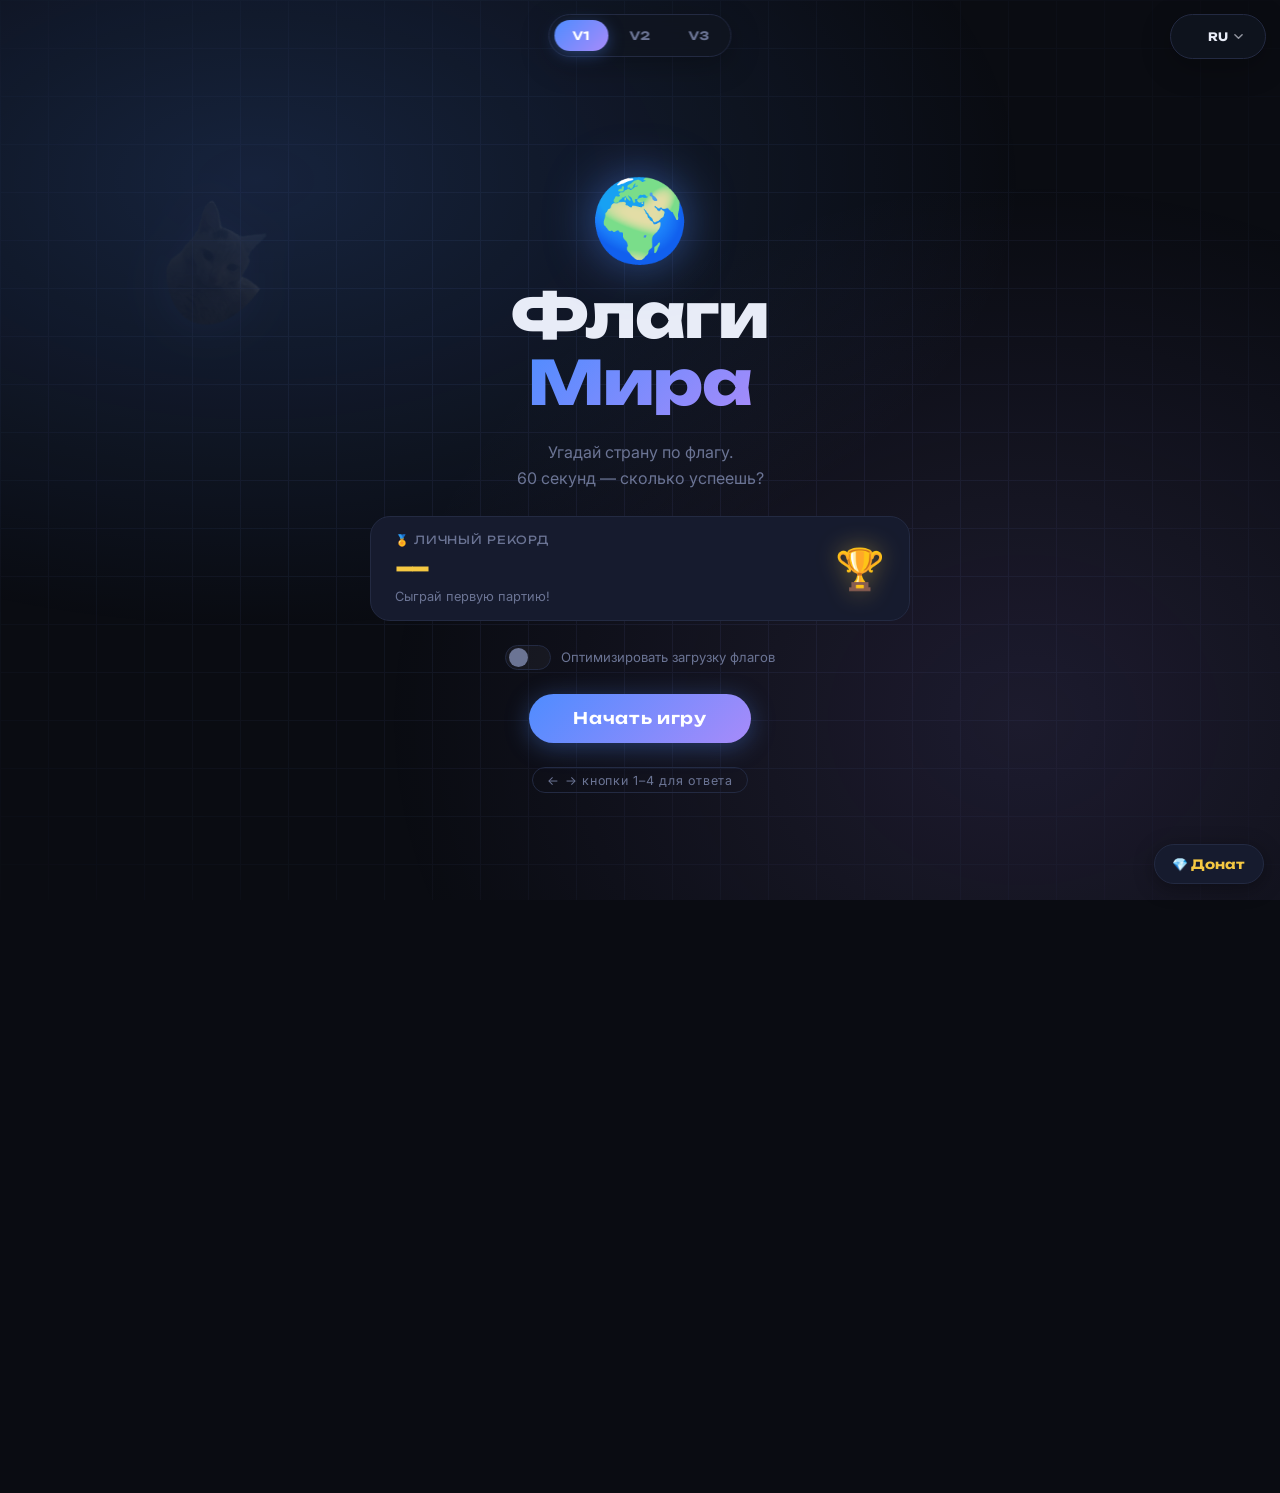
==== commit 12eee9ac: "Add files via upload" ====
--- a/index.html
+++ b/index.html
@@ -455,6 +455,10 @@
     rs_total: 'Всего',
     share_label: 'Ссылка на результат:',
     btn_again: 'Играть снова',
+    feedback_correct: '✓ Правильно!',
+    feedback_wrong_prefix: '✗ Это',
+    result_title_alldone: '🎉 Все страны пройдены!',
+    pct_correct_suffix: '% правильных',
     seo_heading: 'Игра в флаги — угадывание стран мира онлайн',
     seo_text: 'Флаги Мира — это бесплатная <strong>игра в флаги</strong> для проверки знаний по географии. ' +
       'Твоя задача — <strong>угадывание стран</strong> по изображению флага за ограниченное время. ' +
@@ -495,6 +499,10 @@
     rs_total: 'Total',
     share_label: 'Link to your result:',
     btn_again: 'Play again',
+    feedback_correct: '✓ Correct!',
+    feedback_wrong_prefix: '✗ It\u2019s',
+    result_title_alldone: '🎉 All countries done!',
+    pct_correct_suffix: '% correct',
     seo_heading: 'Flag guessing game — learn the world\u2019s countries online',
     seo_text: 'World Flags is a free <strong>flag guessing game</strong> for testing your geography knowledge. ' +
       'Your task is to <strong>identify the country</strong> from its flag before time runs out. ' +
--- a/lang-switcher.css
+++ b/lang-switcher.css
@@ -69,6 +69,15 @@
 .lang-flag {
   font-size: .95rem;
   line-height: 1;
+  display: inline-flex;
+  align-items: center;
+}
+
+.lang-flag-img {
+  width: 1.05em;
+  height: 1.05em;
+  border-radius: 2px;
+  display: block;
 }
 
 @media (max-width: 520px) {
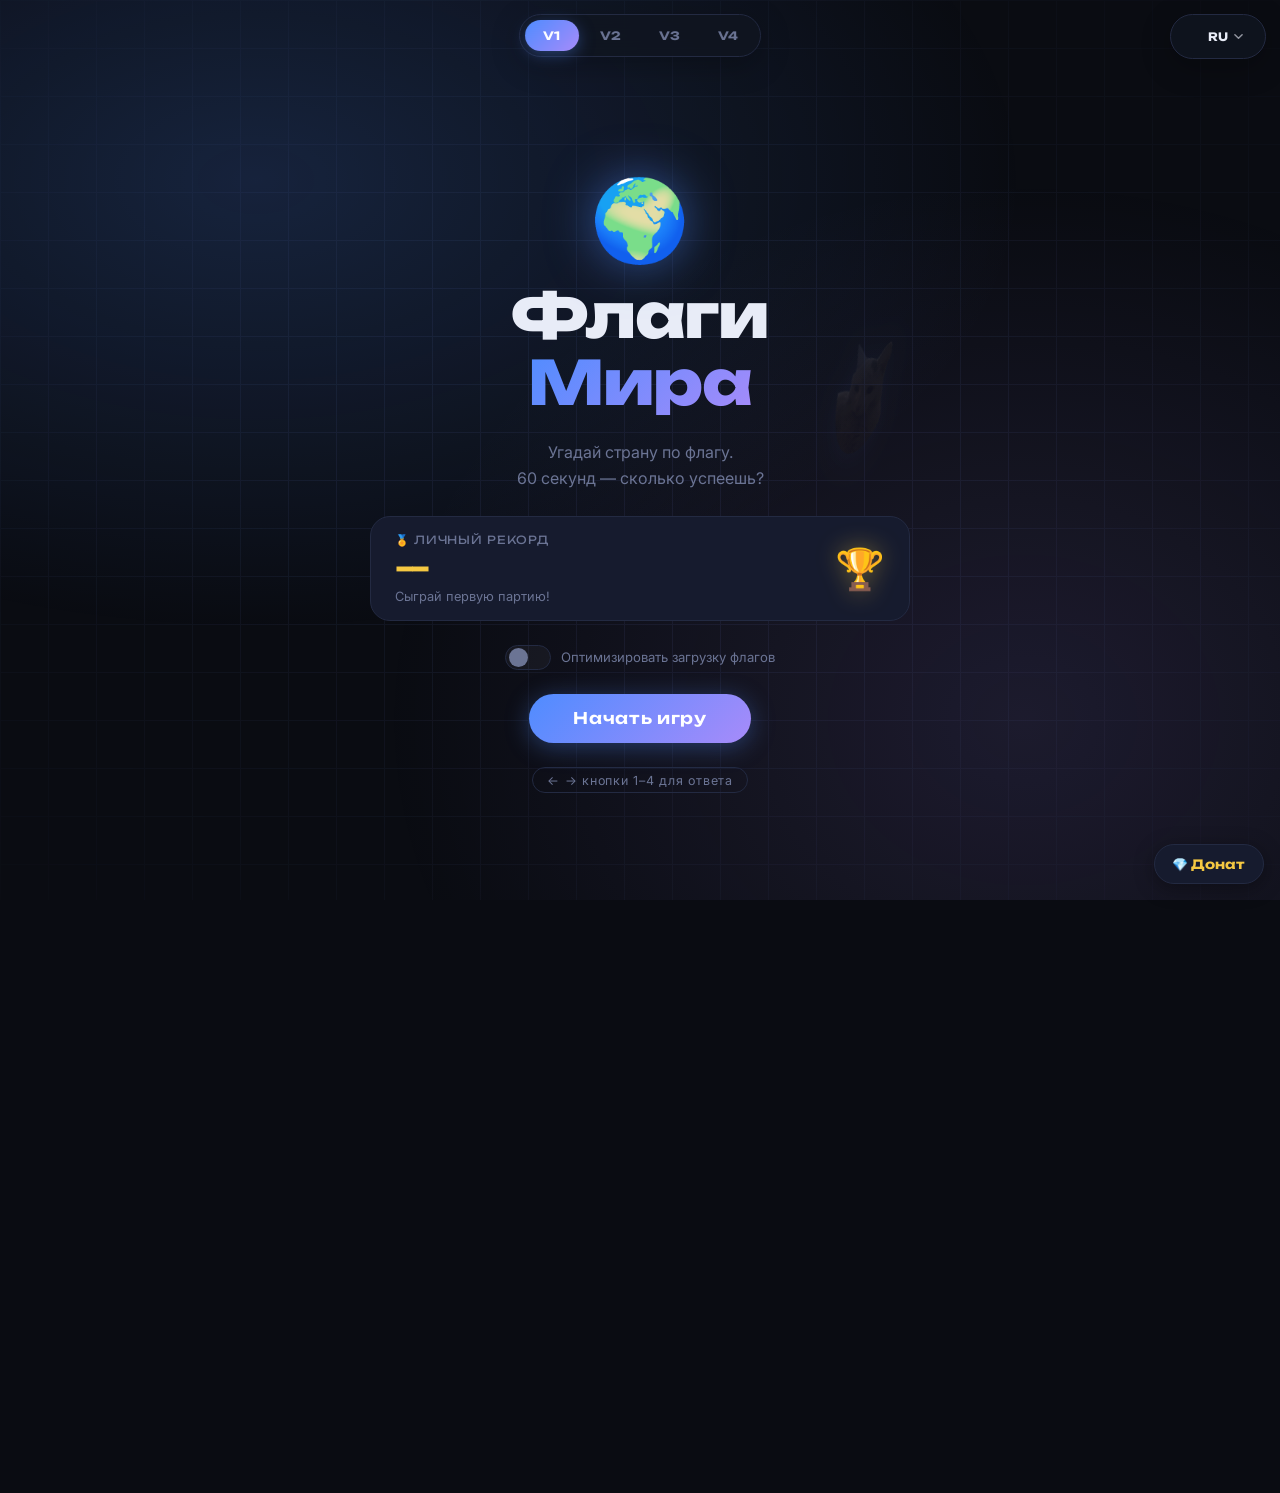
==== commit 50c5576e: "v4 mode" ====
--- a/index.html
+++ b/index.html
@@ -98,6 +98,7 @@
   <a href="index.html" class="active" aria-current="page">V1</a>
   <a href="v2.html">V2</a>
   <a href="v3.html">V3</a>
+  <a href="v4.html">V4</a>
 </nav>
 
 
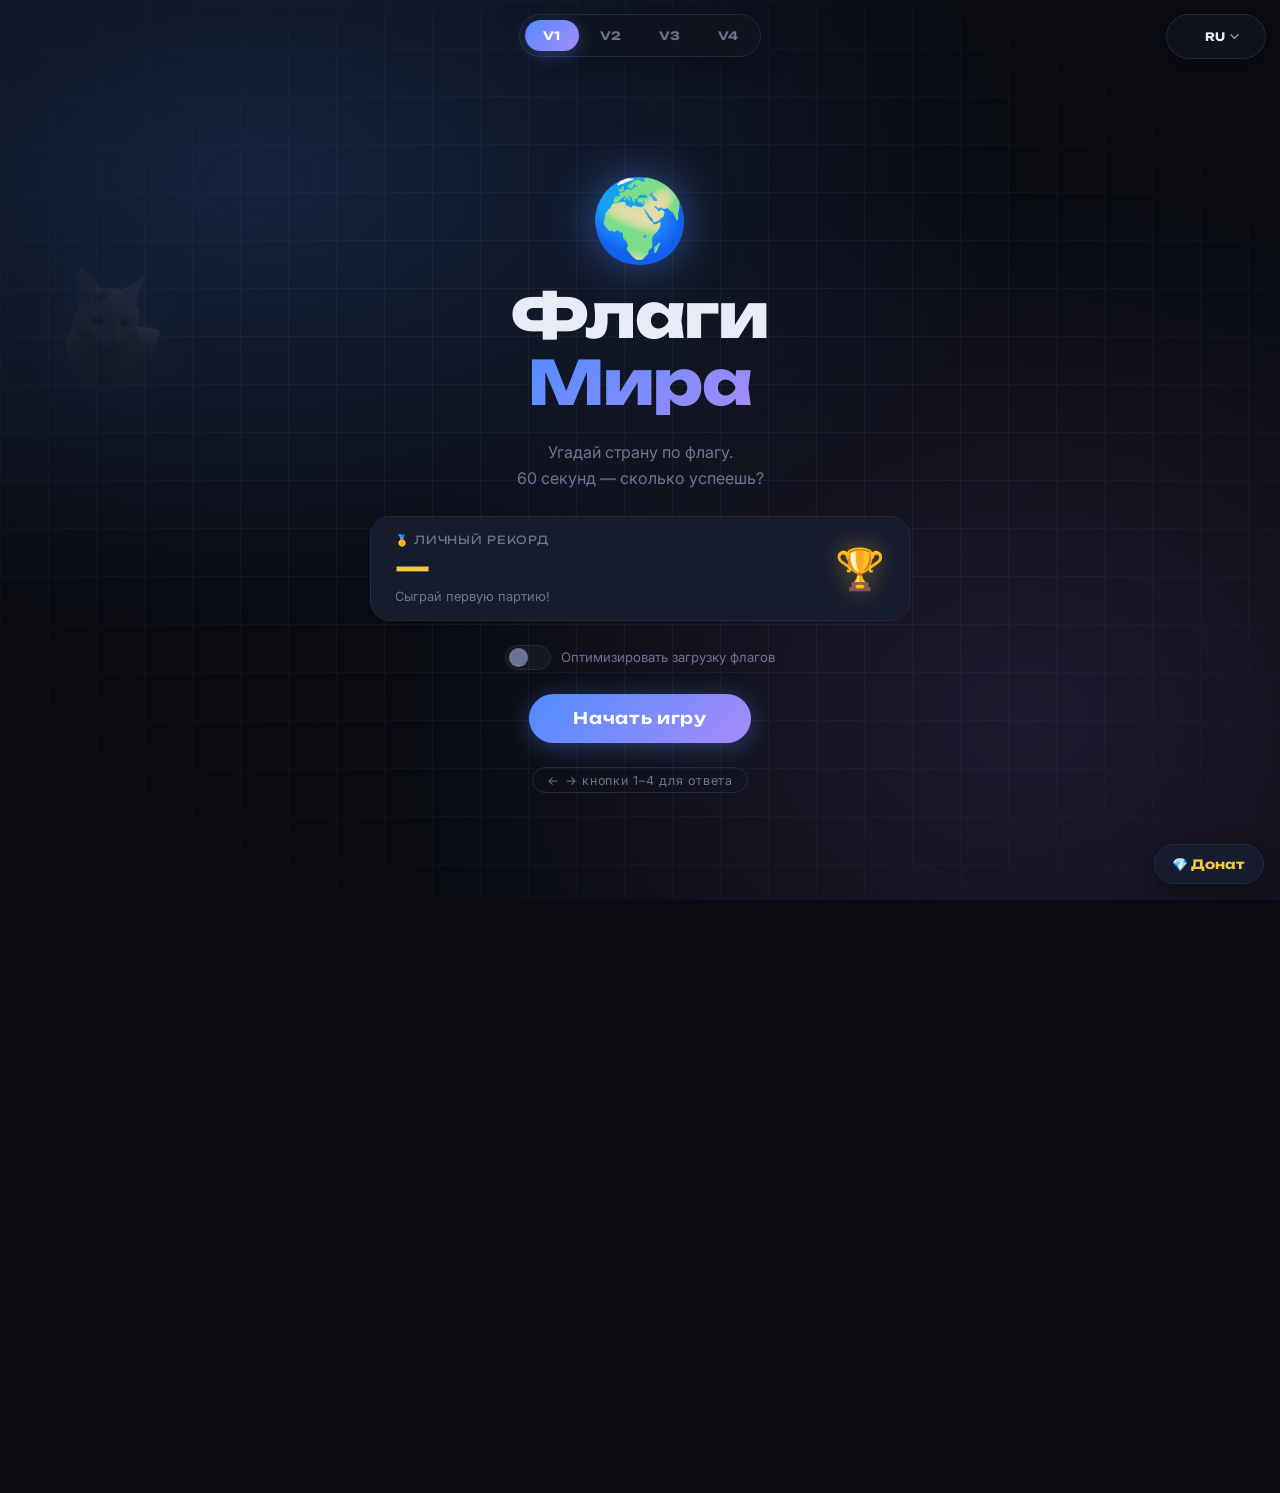
==== commit 36851c96: "Add files via upload" ====
--- a/index.html
+++ b/index.html
@@ -523,6 +523,50 @@
       '<strong>V3</strong> — untimed flag guessing at your own pace.',
     faq4_q: 'What devices can I play on?',
     faq4_a: 'The game runs in any browser — on phone, tablet, or desktop.'
+  },
+  uk: {
+    __title: 'Прапори Світу — Вгадай Країну | Гра у прапори, вгадування країн',
+    hero_title: 'Прапори<br><span>Світу</span>',
+    hero_sub: 'Вгадай країну за прапором.<br>60 секунд — скільки встигнеш?',
+    record_label: '🏅 Особистий рекорд',
+    record_empty: 'Зіграй першу партію!',
+    record_out_of: 'з',
+    record_accuracy: '% точність ·',
+    optimize_toggle: 'Оптимізувати завантаження прапорів',
+    btn_start: 'Почати гру',
+    hero_hint: '← → кнопки 1–4 для відповіді',
+    stat_correct: 'Правильно',
+    stat_wrong: 'Помилок',
+    result_title: 'Гру завершено!',
+    new_record: '🎉 Новий особистий рекорд!',
+    rs_correct: 'Вгадано',
+    rs_wrong: 'Помилок',
+    rs_total: 'Всього',
+    share_label: 'Посилання на результат:',
+    btn_again: 'Грати знову',
+    feedback_correct: '✓ Правильно!',
+    feedback_wrong_prefix: '✗ Це',
+    result_title_alldone: '🎉 Усі країни пройдено!',
+    pct_correct_suffix: '% правильних',
+    seo_heading: 'Гра у прапори — вгадування країн світу онлайн',
+    seo_text: 'Прапори Світу — це безкоштовна <strong>гра у прапори</strong> для перевірки знань з географії. ' +
+      'Твоє завдання — <strong>вгадування країн</strong> за зображенням прапора за обмежений час. ' +
+      'У базі понад 190 прапорів держав світу: від популярних до найрідкісніших. ' +
+      'Є три режими: <a href="index.html">гра на швидкість (60 секунд)</a>, ' +
+      '<a href="v2.html">напиши якомога більше країн світу</a> і ' +
+      '<a href="v3.html">вгадування прапорів без таймера</a>. ' +
+      'Підходить для школярів, студентів і всіх, хто любить вікторини та хоче покращити знання карти світу.',
+    faq_heading: 'Часті запитання',
+    faq1_q: 'Скільки прапорів у грі?',
+    faq1_a: 'У базі понад 190 прапорів держав світу — від популярних до найрідкісніших.',
+    faq2_q: 'Гра безкоштовна?',
+    faq2_a: 'Так, грати можна безкоштовно, без реєстрації та завантаження.',
+    faq3_q: 'Скільки режимів у грі?',
+    faq3_a: 'У грі 3 режими: <strong>V1</strong> — вгадай країну за прапором на швидкість за 60 секунд, ' +
+      '<strong>V2</strong> — напиши якомога більше назв країн світу за 10 хвилин, ' +
+      '<strong>V3</strong> — вгадування прапорів без обмеження часу, у своєму темпі.',
+    faq4_q: 'На яких пристроях можна грати?',
+    faq4_a: 'Гра працює у браузері на телефоні, планшеті та комп’ютері.'
   }
 };
 </script>
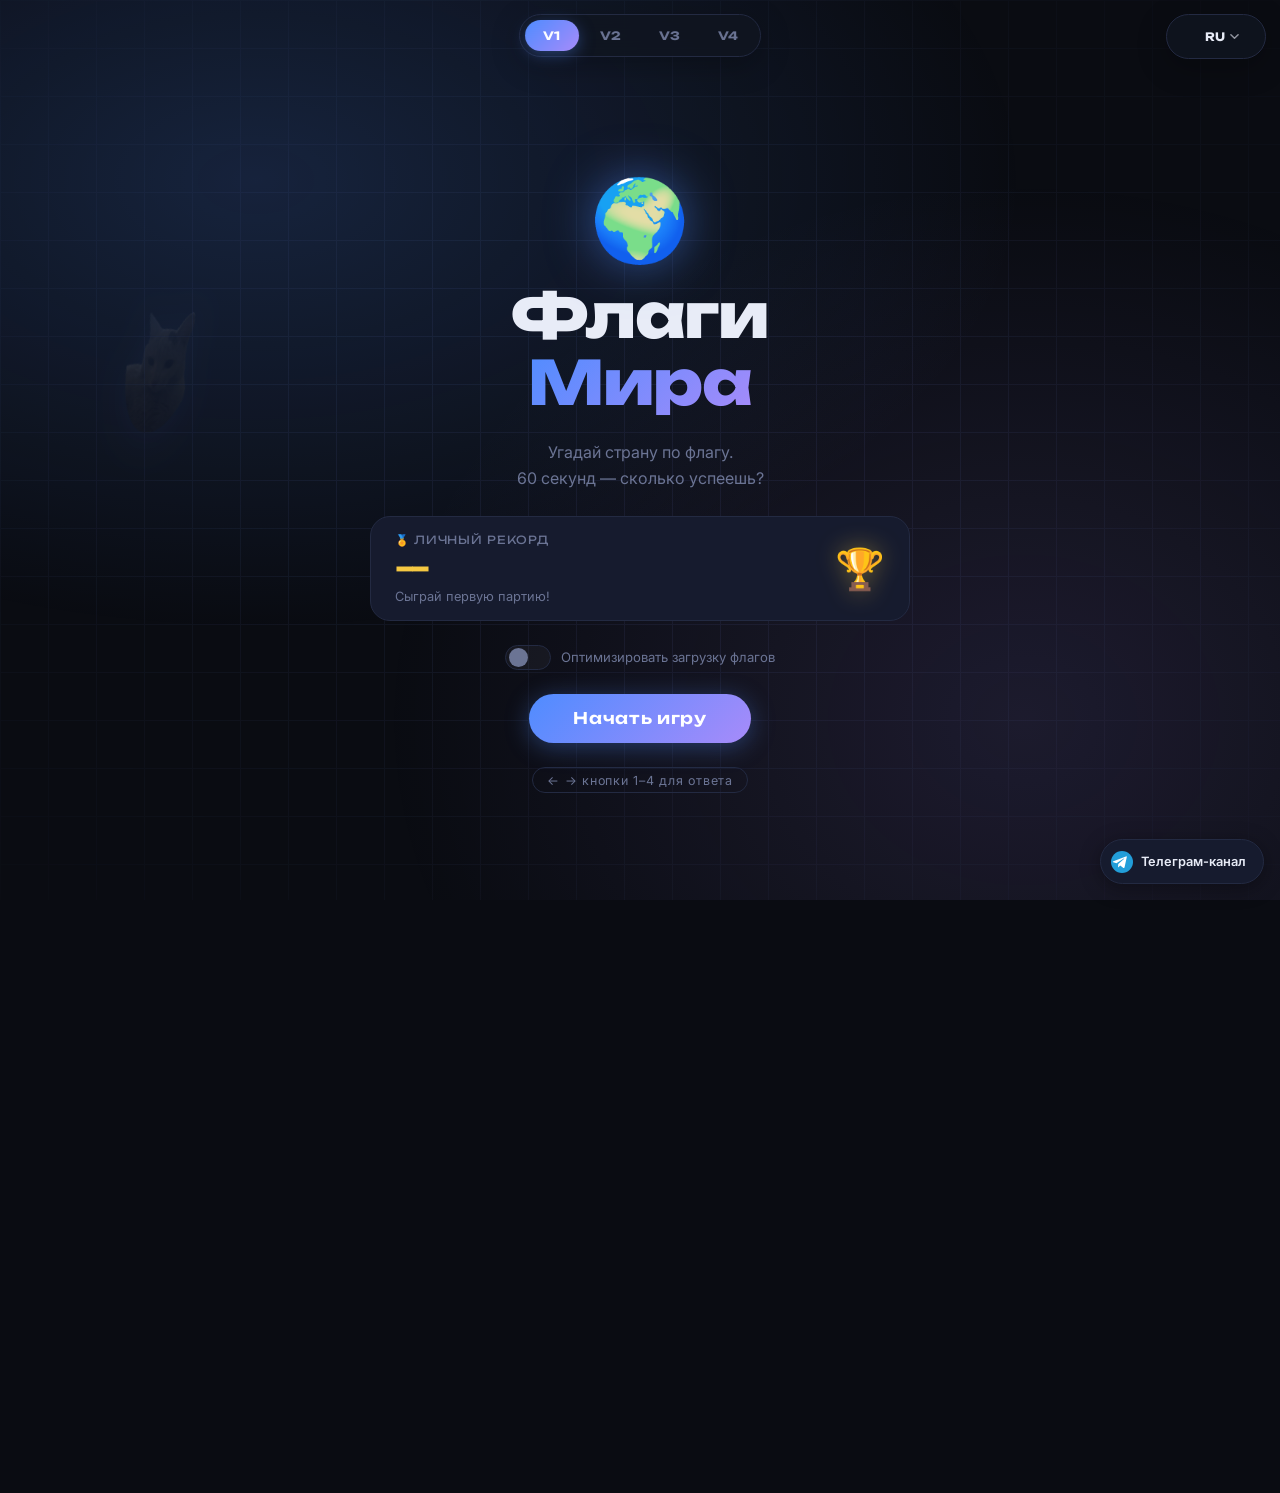
==== commit a4746b71: "Add files via upload" ====
--- a/index.html
+++ b/index.html
@@ -26,7 +26,7 @@
 <link rel="preconnect" href="https://fonts.googleapis.com">
 <link rel="preconnect" href="https://fonts.gstatic.com" crossorigin>
 <link rel="stylesheet" href="style.css?v=4">
-<link rel="stylesheet" href="donate-widget.css">
+<link rel="stylesheet" href="telegram-widget.css">
 <link rel="stylesheet" href="lang-switcher.css">
 <link rel="preload" as="style" href="https://fonts.googleapis.com/css2?family=Unbounded:wght@400;600;800&family=Inter:wght@400;500&display=swap">
 <link rel="stylesheet" href="https://fonts.googleapis.com/css2?family=Unbounded:wght@400;600;800&family=Inter:wght@400;500&display=swap" media="print" onload="this.media='all'">
@@ -573,6 +573,6 @@
 <script src="lang-switcher.js"></script>
 
 <script src="mode-switcher.js?v=1" defer></script>
-<script src="donate-widget.js" defer></script>
+<script src="telegram-widget.js" defer></script>
 </body>
 </html>
--- a/telegram-widget.css
+++ b/telegram-widget.css
@@ -0,0 +1,62 @@
+.tg-channel-btn {
+  position: fixed;
+  right: 1rem;
+  bottom: 1rem;
+  z-index: 1000;
+  display: inline-flex;
+  align-items: center;
+  gap: .5rem;
+  padding: .65rem 1.05rem .65rem .65rem;
+  border-radius: 999px;
+  border: 1px solid var(--border, #232a42);
+  background: var(--card, #161b2e);
+  color: #e8ecf7;
+  font-family: 'Inter', sans-serif;
+  font-size: .8rem;
+  font-weight: 600;
+  text-decoration: none;
+  cursor: pointer;
+  box-shadow: 0 4px 20px rgba(0, 0, 0, .35);
+  transition: transform .15s ease, box-shadow .15s ease, border-color .15s ease;
+}
+
+.tg-channel-btn:hover {
+  transform: translateY(-2px);
+  box-shadow: 0 6px 24px rgba(34, 158, 217, .35);
+  border-color: #229ED9;
+}
+
+.tg-channel-icon {
+  display: inline-flex;
+  align-items: center;
+  justify-content: center;
+  width: 22px;
+  height: 22px;
+  flex-shrink: 0;
+}
+
+.tg-channel-icon svg {
+  width: 100%;
+  height: 100%;
+}
+
+.tg-channel-label {
+  white-space: nowrap;
+}
+
+@media (max-width: 480px) {
+  .tg-channel-btn {
+    right: .75rem;
+    bottom: .75rem;
+    padding: .55rem .9rem .55rem .55rem;
+    font-size: .75rem;
+  }
+
+  .tg-channel-label {
+    display: none;
+  }
+
+  .tg-channel-btn {
+    padding: .6rem;
+  }
+}
